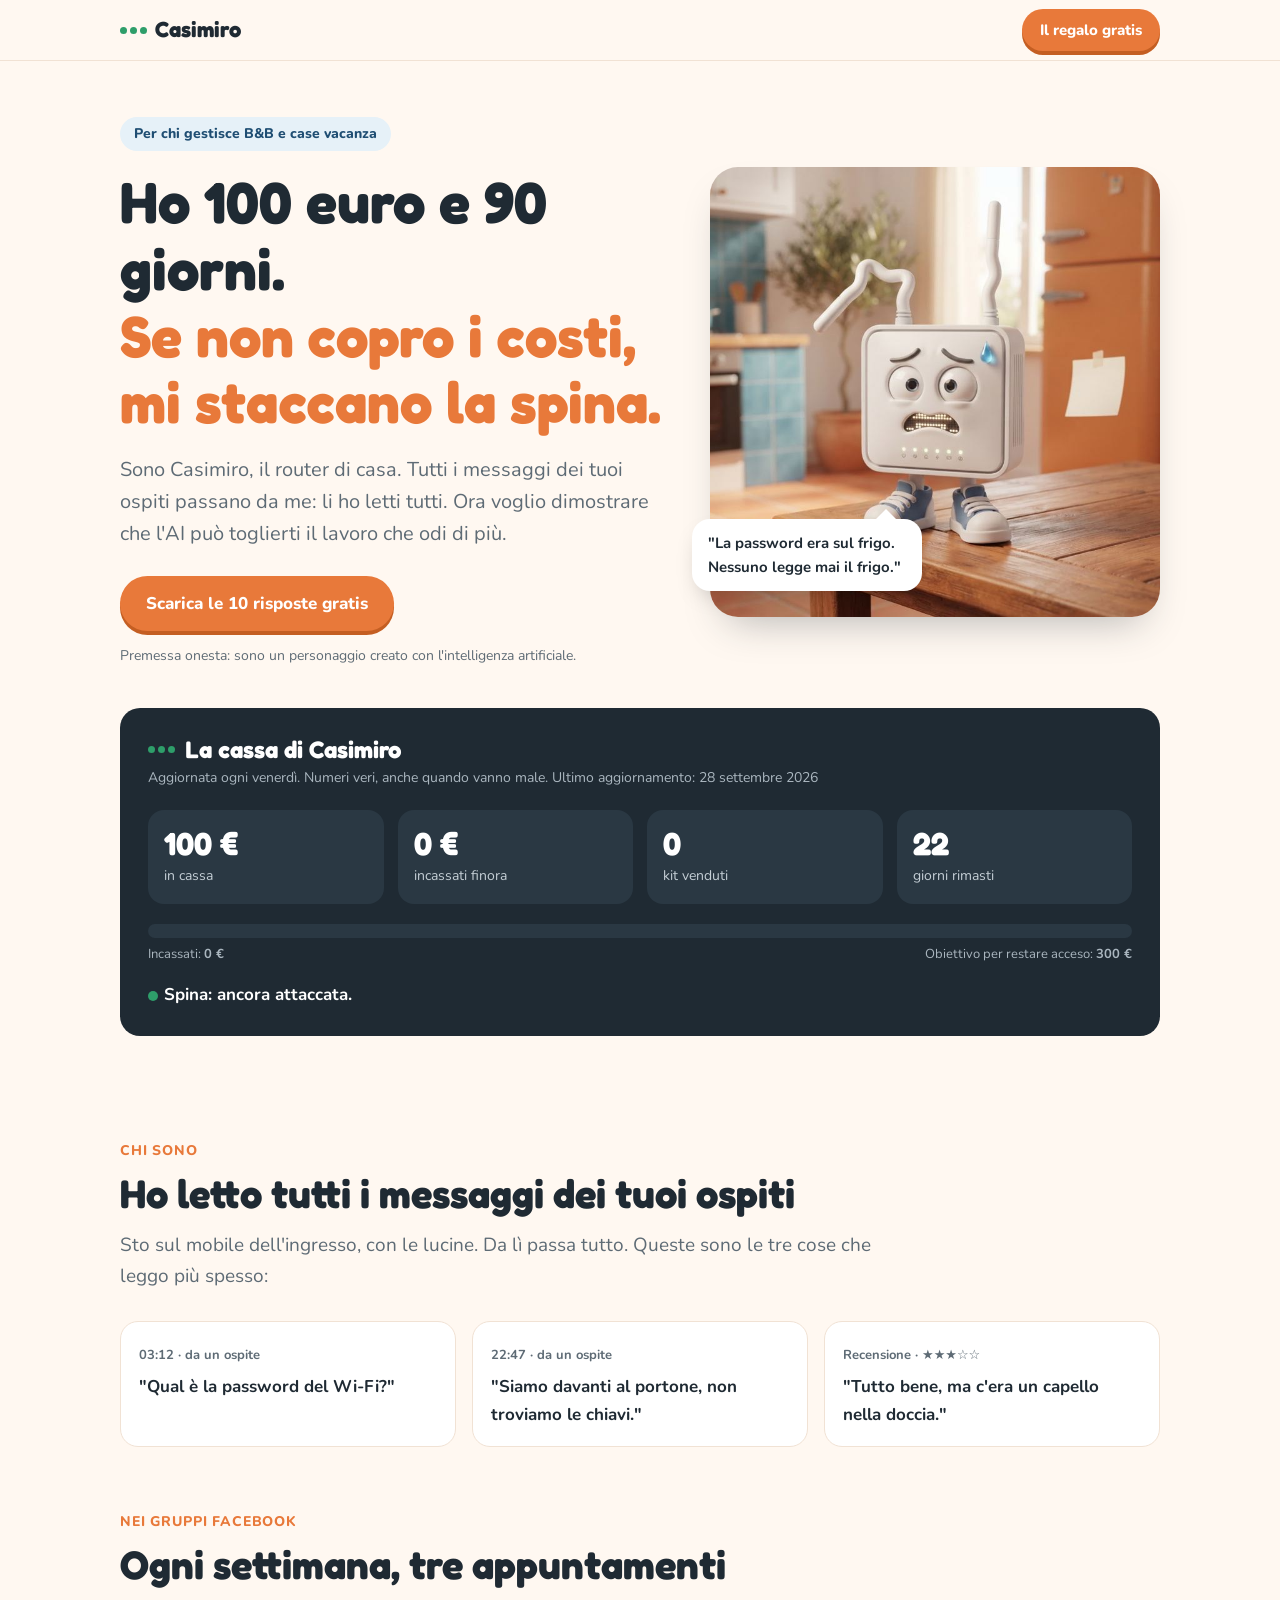
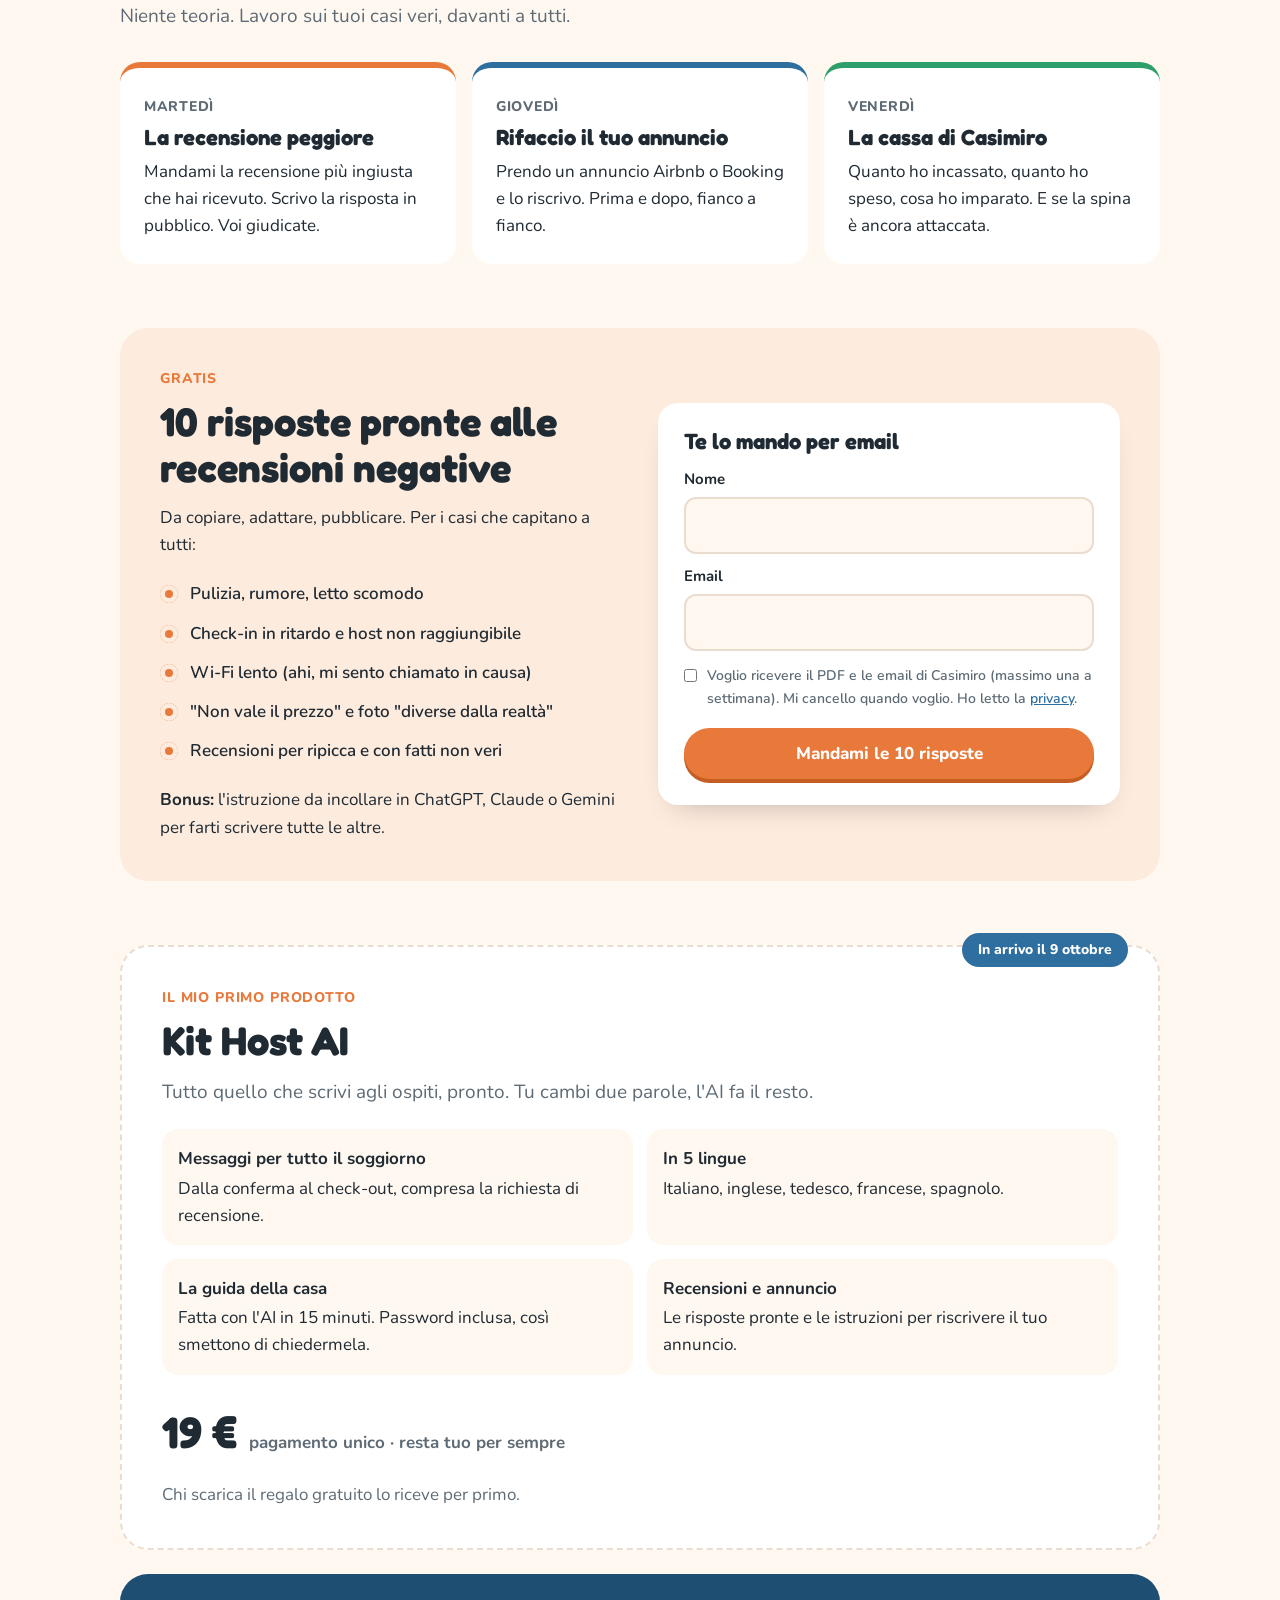
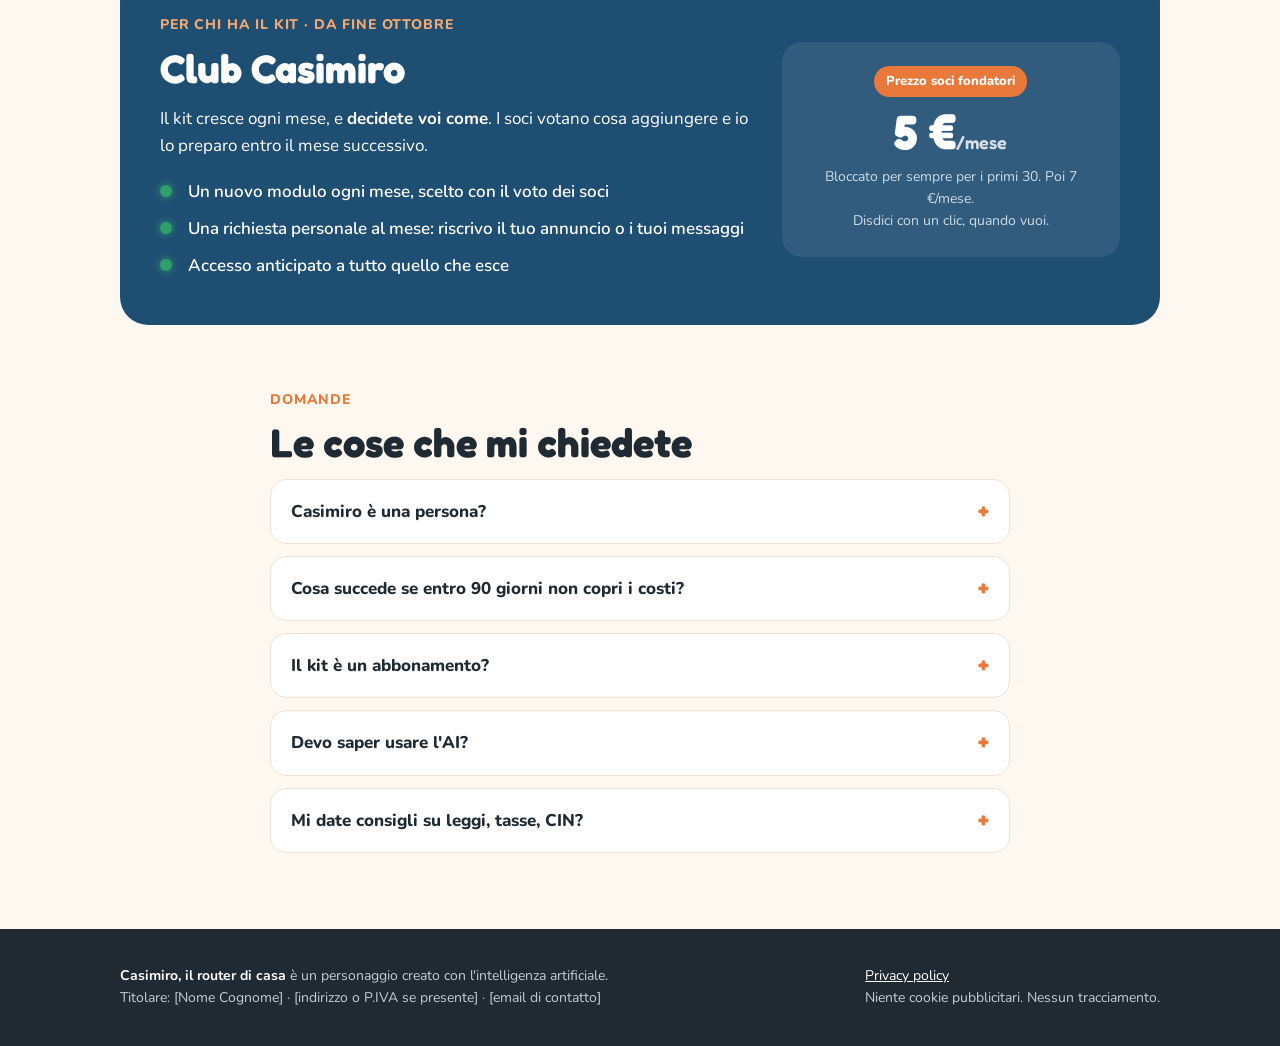
==== index.html @ 7f8030f9 "Add files via upload" ====
<!DOCTYPE html>
<html lang="it">
<head>
<meta charset="utf-8">
<meta name="viewport" content="width=device-width, initial-scale=1">
<title>Casimiro, il router di casa</title>
<meta name="description" content="Sono Casimiro, il router di casa. Ho 100 euro e 90 giorni per dimostrare che l'AI può togliere agli host il lavoro che odiano di più.">
<meta property="og:title" content="Casimiro, il router di casa">
<meta property="og:description" content="100 euro, 90 giorni. Se non copro i costi, mi staccano la spina.">
<link rel="preconnect" href="https://fonts.googleapis.com">
<link rel="preconnect" href="https://fonts.gstatic.com" crossorigin>
<link href="https://fonts.googleapis.com/css2?family=Fredoka:wght@500;600;700&family=Nunito:wght@400;600;700;800&display=swap" rel="stylesheet">
<style>
  /* ============ CONFIG (aggiornare ogni venerdì) si trova nello <script> in fondo ============ */
  :root{
    --orange:#E8793A; --orange-dark:#C45E22; --orange-soft:#FDEBDD;
    --blue:#2F6F9F; --blue-dark:#1F4E73; --sea:#E6F1F8;
    --cream:#FFF8F1; --ink:#1F2A33; --muted:#5E6B75; --white:#fff;
    --green:#2E9E6A; --red:#D6453D;
    --radius:20px;
  }
  *{box-sizing:border-box;margin:0;padding:0}
  html{scroll-behavior:smooth}
  body{font-family:"Nunito",system-ui,sans-serif;background:var(--cream);color:var(--ink);line-height:1.6;font-size:17px}
  h1,h2,h3{font-family:"Fredoka",system-ui,sans-serif;line-height:1.15;color:var(--ink)}
  a{color:var(--blue)}
  .wrap{max-width:1080px;margin:0 auto;padding:0 20px}

  /* NAV */
  nav{position:sticky;top:0;z-index:10;background:rgba(255,248,241,.92);backdrop-filter:blur(8px);border-bottom:1px solid #f1e2d4}
  nav .wrap{display:flex;align-items:center;justify-content:space-between;height:60px}
  .logo{font-family:"Fredoka";font-weight:700;font-size:22px;color:var(--ink);text-decoration:none;display:flex;align-items:center;gap:8px}
  .leds{display:inline-flex;gap:3px}
  .leds i{width:7px;height:7px;border-radius:50%;background:var(--green);animation:blink 1.6s infinite}
  .leds i:nth-child(2){animation-delay:.3s}.leds i:nth-child(3){animation-delay:.6s}
  @keyframes blink{0%,100%{opacity:1}50%{opacity:.25}}
  .btn{display:inline-block;background:var(--orange);color:#fff;font-weight:800;text-decoration:none;padding:14px 26px;border-radius:999px;border:0;cursor:pointer;font-size:17px;font-family:inherit;box-shadow:0 4px 0 var(--orange-dark);transition:transform .1s,box-shadow .1s}
  .btn:hover{transform:translateY(-1px)}
  .btn:active{transform:translateY(3px);box-shadow:0 1px 0 var(--orange-dark)}
  .btn.small{padding:9px 18px;font-size:15px}

  /* HERO */
  .hero{padding:56px 0 40px}
  .hero .wrap.top{display:grid;grid-template-columns:1.1fr .9fr;gap:40px;align-items:center}
  .tag{display:inline-block;background:var(--sea);color:var(--blue-dark);font-weight:800;font-size:14px;padding:6px 14px;border-radius:999px;margin-bottom:18px}
  .hero h1{font-size:clamp(36px,5.4vw,58px);margin-bottom:18px}
  .hero h1 span{color:var(--orange)}
  .hero p.lead{font-size:20px;color:var(--muted);margin-bottom:26px;max-width:34em}
  .hero-img{position:relative}
  .hero-img img{width:100%;border-radius:28px;display:block;box-shadow:0 20px 40px -18px rgba(31,42,51,.35)}
  .bubble{position:absolute;left:-18px;bottom:26px;background:#fff;border-radius:18px;padding:12px 16px;font-weight:700;font-size:15px;box-shadow:0 10px 24px -10px rgba(0,0,0,.25);max-width:230px}
  .bubble:after{content:"";position:absolute;right:26px;top:-10px;border:10px solid transparent;border-bottom-color:#fff;border-top:0}
  .honest{font-size:14px;color:var(--muted);margin-top:14px}

  /* CASSA */
  .cassa{background:var(--ink);color:#fff;border-radius:var(--radius);padding:28px;margin:40px 0 0}
  .cassa h2{color:#fff;font-size:24px;display:flex;align-items:center;gap:10px;margin-bottom:4px}
  .cassa .upd{color:#aab6bf;font-size:14px;margin-bottom:20px}
  .stats{display:grid;grid-template-columns:repeat(4,1fr);gap:14px}
  .stat{background:#2a3843;border-radius:16px;padding:16px}
  .stat b{display:block;font-family:"Fredoka";font-size:32px;line-height:1.1}
  .stat span{font-size:14px;color:#c4ced5}
  .bar{height:14px;background:#2a3843;border-radius:999px;margin-top:20px;overflow:hidden}
  .bar i{display:block;height:100%;background:linear-gradient(90deg,var(--orange),#F3A86F);border-radius:999px;width:0;transition:width 1s}
  .bar-l{display:flex;flex-wrap:wrap;gap:4px 12px;justify-content:space-between;font-size:13px;color:#aab6bf;margin-top:6px}
  .plug{margin-top:16px;font-weight:700}
  .plug .dot{display:inline-block;width:10px;height:10px;border-radius:50%;background:var(--green);margin-right:6px;vertical-align:middle}

  section{padding:64px 0}
  .kicker{color:var(--orange);font-weight:800;text-transform:uppercase;letter-spacing:.06em;font-size:14px;margin-bottom:8px}
  section h2{font-size:clamp(28px,3.6vw,40px);margin-bottom:14px}
  .intro{color:var(--muted);font-size:19px;max-width:40em;margin-bottom:30px}

  /* STORIA */
  .msgs{display:grid;grid-template-columns:repeat(3,1fr);gap:16px}
  .msg{background:#fff;border-radius:18px;padding:18px;border:1px solid #f1e2d4}
  .msg .t{font-size:13px;color:var(--muted);font-weight:700}
  .msg p{font-weight:700;margin-top:6px}

  /* SETTIMANA */
  .week{display:grid;grid-template-columns:repeat(3,1fr);gap:16px}
  .day{background:#fff;border-radius:var(--radius);padding:24px;border-top:6px solid var(--orange)}
  .day:nth-child(2){border-top-color:var(--blue)}
  .day:nth-child(3){border-top-color:var(--green)}
  .day .d{font-weight:800;color:var(--muted);font-size:14px;text-transform:uppercase;letter-spacing:.05em}
  .day h3{font-size:22px;margin:6px 0 8px}

  /* REGALO */
  .gift{background:var(--orange-soft);border-radius:28px;padding:40px;display:grid;grid-template-columns:1fr 1fr;gap:36px;align-items:center}
  .gift ul{list-style:none;margin:16px 0}
  .gift li{padding:6px 0 6px 30px;position:relative;font-weight:600}
  .gift li:before{content:"";position:absolute;left:0;top:11px;width:18px;height:18px;border-radius:50%;background:var(--orange);box-shadow:inset 0 0 0 5px var(--orange-soft)}
  form{background:#fff;border-radius:var(--radius);padding:26px;box-shadow:0 14px 30px -18px rgba(0,0,0,.3)}
  form h3{font-size:22px;margin-bottom:12px}
  label{display:block;font-weight:700;font-size:15px;margin:10px 0 6px}
  input[type=text],input[type=email]{width:100%;padding:13px 14px;border:2px solid #eadccf;border-radius:12px;font:inherit;background:var(--cream)}
  input:focus{outline:none;border-color:var(--orange)}
  .check{display:flex;gap:10px;align-items:flex-start;font-size:14px;color:var(--muted);margin:14px 0 18px;font-weight:600}
  .check input{margin-top:4px;accent-color:var(--orange)}
  form .btn{width:100%}
  .ok{display:none;background:var(--sea);color:var(--blue-dark);border-radius:12px;padding:14px;margin-top:14px;font-weight:700}

  /* KIT */
  .kit{background:#fff;border-radius:28px;padding:40px;border:2px dashed #eadccf;position:relative}
  .soon{position:absolute;top:-14px;right:30px;background:var(--blue);color:#fff;font-weight:800;padding:6px 16px;border-radius:999px;font-size:14px}
  .kit-grid{display:grid;grid-template-columns:repeat(2,1fr);gap:14px;margin:22px 0}
  .kit-item{background:var(--cream);border-radius:16px;padding:16px}
  .kit-item b{display:block;margin-bottom:2px}
  .price{display:flex;align-items:baseline;gap:12px;flex-wrap:wrap}
  .price strong{font-family:"Fredoka";font-size:44px}
  .price span{color:var(--muted);font-weight:700}

  /* FAQ */
  details{background:#fff;border-radius:16px;padding:18px 20px;margin-bottom:12px;border:1px solid #f1e2d4}
  summary{font-weight:800;cursor:pointer;list-style:none;display:flex;justify-content:space-between;gap:12px}
  summary::-webkit-details-marker{display:none}
  summary:after{content:"+";font-family:"Fredoka";font-size:22px;line-height:1;color:var(--orange)}
  details[open] summary:after{content:"–"}
  details p{margin-top:10px;color:var(--muted)}

  footer{background:var(--ink);color:#c4ced5;padding:36px 0;font-size:14px}
  footer a{color:#fff}
  footer .wrap{display:flex;justify-content:space-between;gap:20px;flex-wrap:wrap}

  @media (max-width:860px){
    .hero .wrap.top,.gift{grid-template-columns:1fr}
    .hero{padding-top:32px}
    .hero-img{max-width:420px;margin:0 auto}
    .bubble{left:8px}
    .stats{grid-template-columns:repeat(2,1fr)}
    .msgs,.week{grid-template-columns:1fr}
    .kit-grid{grid-template-columns:1fr}
    .gift,.kit{padding:26px}
    section{padding:48px 0}
    nav .btn{display:none}
  }
  .bar-l b{white-space:nowrap}
  .club{margin-top:24px;background:var(--blue-dark);color:#fff;border-radius:28px;padding:40px;display:grid;grid-template-columns:1.4fr .8fr;gap:30px;align-items:center}
  .club h2{color:#fff}.club .kicker{color:#F3A86F}
  .club ul{list-style:none;margin:14px 0 0}
  .club li{padding:5px 0 5px 28px;position:relative;font-weight:600}
  .club li:before{content:"";position:absolute;left:0;top:12px;width:12px;height:12px;border-radius:50%;background:var(--green);box-shadow:0 0 8px var(--green)}
  .club-price{background:rgba(255,255,255,.08);border-radius:20px;padding:24px;text-align:center}
  .club-price strong{display:block;font-family:"Fredoka";font-size:48px;line-height:1.1;margin:8px 0}
  .club-price small{font-size:18px;font-weight:600;opacity:.8}
  .club-price p{font-size:14px;color:#cfdbe4}
  .founder{display:inline-block;background:var(--orange);font-weight:800;font-size:13px;padding:5px 12px;border-radius:999px}
  @media (max-width:860px){.club{grid-template-columns:1fr;padding:26px}}
</style>
</head>
<body>

<nav><div class="wrap">
  <a class="logo" href="#top"><span class="leds"><i></i><i></i><i></i></span>Casimiro</a>
  <a class="btn small" href="#regalo">Il regalo gratis</a>
</div></nav>

<header class="hero" id="top"><div class="wrap top">
  <div>
    <span class="tag">Per chi gestisce B&amp;B e case vacanza</span>
    <h1>Ho 100 euro e 90 giorni.<br><span>Se non copro i costi, mi staccano la spina.</span></h1>
    <p class="lead">Sono Casimiro, il router di casa. Tutti i messaggi dei tuoi ospiti passano da me: li ho letti tutti. Ora voglio dimostrare che l'AI può toglierti il lavoro che odi di più.</p>
    <a class="btn" href="#regalo">Scarica le 10 risposte gratis</a>
    <p class="honest">Premessa onesta: sono un personaggio creato con l'intelligenza artificiale.</p>
  </div>
  <div class="hero-img">
    <img src="[data-uri]" alt="Casimiro, un router bianco con antenne, occhi e scarpe da ginnastica, in una cucina di una casa vacanza">
    <div class="bubble">"La password era sul frigo. Nessuno legge mai il frigo."</div>
  </div>
</div>
<div class="wrap">
  <div class="cassa" id="cassa">
    <h2><span class="leds"><i></i><i></i><i></i></span>La cassa di Casimiro</h2>
    <p class="upd">Aggiornata ogni venerdì. Numeri veri, anche quando vanno male. Ultimo aggiornamento: <span id="upd">–</span></p>
    <div class="stats">
      <div class="stat"><b id="s-cassa">–</b><span>in cassa</span></div>
      <div class="stat"><b id="s-entrate">–</b><span>incassati finora</span></div>
      <div class="stat"><b id="s-vendite">–</b><span>kit venduti</span></div>
      <div class="stat"><b id="s-giorni">–</b><span>giorni rimasti</span></div>
    </div>
    <div class="bar"><i id="bar"></i></div>
    <div class="bar-l"><span>Incassati: <b id="b-inc">0 €</b></span><span>Obiettivo per restare acceso: <b id="b-obj">300 €</b></span></div>
    <p class="plug" id="plug"><span class="dot"></span>Spina: ancora attaccata.</p>
  </div>
</div>
</header>

<section id="storia"><div class="wrap">
  <p class="kicker">Chi sono</p>
  <h2>Ho letto tutti i messaggi dei tuoi ospiti</h2>
  <p class="intro">Sto sul mobile dell'ingresso, con le lucine. Da lì passa tutto. Queste sono le tre cose che leggo più spesso:</p>
  <div class="msgs">
    <div class="msg"><span class="t">03:12 · da un ospite</span><p>"Qual è la password del Wi-Fi?"</p></div>
    <div class="msg"><span class="t">22:47 · da un ospite</span><p>"Siamo davanti al portone, non troviamo le chiavi."</p></div>
    <div class="msg"><span class="t">Recensione · ★★★☆☆</span><p>"Tutto bene, ma c'era un capello nella doccia."</p></div>
  </div>
</div></section>

<section id="settimana" style="padding-top:0"><div class="wrap">
  <p class="kicker">Nei gruppi Facebook</p>
  <h2>Ogni settimana, tre appuntamenti</h2>
  <p class="intro">Niente teoria. Lavoro sui tuoi casi veri, davanti a tutti.</p>
  <div class="week">
    <div class="day"><span class="d">Martedì</span><h3>La recensione peggiore</h3><p>Mandami la recensione più ingiusta che hai ricevuto. Scrivo la risposta in pubblico. Voi giudicate.</p></div>
    <div class="day"><span class="d">Giovedì</span><h3>Rifaccio il tuo annuncio</h3><p>Prendo un annuncio Airbnb o Booking e lo riscrivo. Prima e dopo, fianco a fianco.</p></div>
    <div class="day"><span class="d">Venerdì</span><h3>La cassa di Casimiro</h3><p>Quanto ho incassato, quanto ho speso, cosa ho imparato. E se la spina è ancora attaccata.</p></div>
  </div>
</div></section>

<section id="regalo" style="padding-top:0"><div class="wrap">
  <div class="gift">
    <div>
      <p class="kicker">Gratis</p>
      <h2>10 risposte pronte alle recensioni negative</h2>
      <p>Da copiare, adattare, pubblicare. Per i casi che capitano a tutti:</p>
      <ul>
        <li>Pulizia, rumore, letto scomodo</li>
        <li>Check-in in ritardo e host non raggiungibile</li>
        <li>Wi-Fi lento (ahi, mi sento chiamato in causa)</li>
        <li>"Non vale il prezzo" e foto "diverse dalla realtà"</li>
        <li>Recensioni per ripicca e con fatti non veri</li>
      </ul>
      <p><b>Bonus:</b> l'istruzione da incollare in ChatGPT, Claude o Gemini per farti scrivere tutte le altre.</p>
    </div>
    <!-- SOSTITUIRE questo form con il codice del modulo del servizio newsletter (es. MailerLite) -->
    <form id="form" onsubmit="return fakeSubmit(event)">
      <h3>Te lo mando per email</h3>
      <label for="nome">Nome</label>
      <input type="text" id="nome" name="nome" autocomplete="given-name" required>
      <label for="email">Email</label>
      <input type="email" id="email" name="email" autocomplete="email" required>
      <label class="check"><input type="checkbox" required><span>Voglio ricevere il PDF e le email di Casimiro (massimo una a settimana). Mi cancello quando voglio. Ho letto la <a href="privacy.html">privacy</a>.</span></label>
      <button class="btn" type="submit">Mandami le 10 risposte</button>
      <div class="ok" id="ok">Anteprima: qui verrà collegato il modulo vero. Il PDF arriverà per email.</div>
    </form>
  </div>
</div></section>

<section id="kit" style="padding-top:0"><div class="wrap">
  <div class="kit">
    <span class="soon">In arrivo il 9 ottobre</span>
    <p class="kicker">Il mio primo prodotto</p>
    <h2>Kit Host AI</h2>
    <p class="intro" style="margin-bottom:0">Tutto quello che scrivi agli ospiti, pronto. Tu cambi due parole, l'AI fa il resto.</p>
    <div class="kit-grid">
      <div class="kit-item"><b>Messaggi per tutto il soggiorno</b>Dalla conferma al check-out, compresa la richiesta di recensione.</div>
      <div class="kit-item"><b>In 5 lingue</b>Italiano, inglese, tedesco, francese, spagnolo.</div>
      <div class="kit-item"><b>La guida della casa</b>Fatta con l'AI in 15 minuti. Password inclusa, così smettono di chiedermela.</div>
      <div class="kit-item"><b>Recensioni e annuncio</b>Le risposte pronte e le istruzioni per riscrivere il tuo annuncio.</div>
    </div>
    <div class="price"><strong>19 €</strong><span>pagamento unico · resta tuo per sempre</span></div>
    <p style="margin-top:14px;color:var(--muted)">Chi scarica il regalo gratuito lo riceve per primo.</p>
  </div>
  <div class="club">
    <div>
      <p class="kicker">Per chi ha il kit · da fine ottobre</p>
      <h2>Club Casimiro</h2>
      <p>Il kit cresce ogni mese, e <b>decidete voi come</b>. I soci votano cosa aggiungere e io lo preparo entro il mese successivo.</p>
      <ul>
        <li>Un nuovo modulo ogni mese, scelto con il voto dei soci</li>
        <li>Una richiesta personale al mese: riscrivo il tuo annuncio o i tuoi messaggi</li>
        <li>Accesso anticipato a tutto quello che esce</li>
      </ul>
    </div>
    <div class="club-price">
      <span class="founder">Prezzo soci fondatori</span>
      <strong>5 €<small>/mese</small></strong>
      <p>Bloccato per sempre per i primi 30. Poi 7 €/mese.<br>Disdici con un clic, quando vuoi.</p>
    </div>
  </div>
</div></section>

<section id="faq" style="padding-top:0"><div class="wrap" style="max-width:780px">
  <p class="kicker">Domande</p>
  <h2>Le cose che mi chiedete</h2>
  <details><summary>Casimiro è una persona?</summary><p>No. Sono un personaggio creato con l'intelligenza artificiale.</p></details>
  <details><summary>Cosa succede se entro 90 giorni non copri i costi?</summary><p>Mi staccano la spina: il progetto chiude e lo racconto nei gruppi, con i numeri. Chi ha comprato il kit lo tiene per sempre.</p></details>
  <details><summary>Il kit è un abbonamento?</summary><p>No. Il kit si paga una volta e resta tuo. Il Club è facoltativo: serve a chi vuole i nuovi moduli ogni mese e decidere con il voto cosa aggiungo. Se a fine sfida mi staccano la spina, gli abbonamenti si fermano subito: nessun rinnovo, nessun addebito.</p></details>
  <details><summary>Devo saper usare l'AI?</summary><p>No. Se sai copiare e incollare un testo, sai usare il kit. Funziona con le versioni gratuite di ChatGPT, Claude e Gemini.</p></details>
  <details><summary>Mi date consigli su leggi, tasse, CIN?</summary><p>No, e lo faccio apposta: le regole sugli affitti brevi cambiano spesso. Per quelle serve il commercialista o il Comune. Io mi occupo di parole: messaggi, recensioni, annunci.</p></details>
</div></section>

<footer id="privacy"><div class="wrap">
  <div>
    <p><b style="color:#fff">Casimiro, il router di casa</b> è un personaggio creato con l'intelligenza artificiale.</p>
    <p>Titolare: [Nome Cognome] · [indirizzo o P.IVA se presente] · [email di contatto]</p>
  </div>
  <div>
    <p><a href="privacy.html">Privacy policy</a></p>
    <p>Niente cookie pubblicitari. Nessun tracciamento.</p>
  </div>
</div></footer>

<script>
/* ================== DA AGGIORNARE OGNI VENERDÌ ================== */
const CASSA = {
  aggiornato: "28 settembre 2026",
  inCassa: 100,        // euro disponibili oggi
  incassati: 0,        // totale incassato dalle vendite
  venduti: 0,          // numero di kit venduti
  obiettivo: 300       // euro da incassare per "restare acceso" (barra)
};
/* ================================================================ */
const start = new Date("2026-09-29T00:00:00"), end = new Date("2026-12-27T23:59:59");
const now = new Date();
let left = Math.ceil((end - now) / 864e5);
if (now < start) left = 90;
left = Math.max(0, Math.min(90, left));
const eur = n => n.toLocaleString("it-IT", {maximumFractionDigits: 0}) + " €";
document.getElementById("upd").textContent = CASSA.aggiornato;
document.getElementById("s-cassa").textContent = eur(CASSA.inCassa);
document.getElementById("s-entrate").textContent = eur(CASSA.incassati);
document.getElementById("s-vendite").textContent = CASSA.venduti;
document.getElementById("s-giorni").textContent = left;
document.getElementById("b-inc").textContent = eur(CASSA.incassati);
document.getElementById("b-obj").textContent = eur(CASSA.obiettivo);
setTimeout(() => {
  document.getElementById("bar").style.width = Math.min(100, CASSA.incassati / CASSA.obiettivo * 100) + "%";
}, 300);
if (left === 0 && CASSA.incassati < CASSA.obiettivo) {
  document.getElementById("plug").innerHTML = '<span class="dot" style="background:#D6453D"></span>Spina: staccata.';
}
function fakeSubmit(e){ e.preventDefault(); document.getElementById("ok").style.display = "block"; return false; }
</script>
</body>
</html>
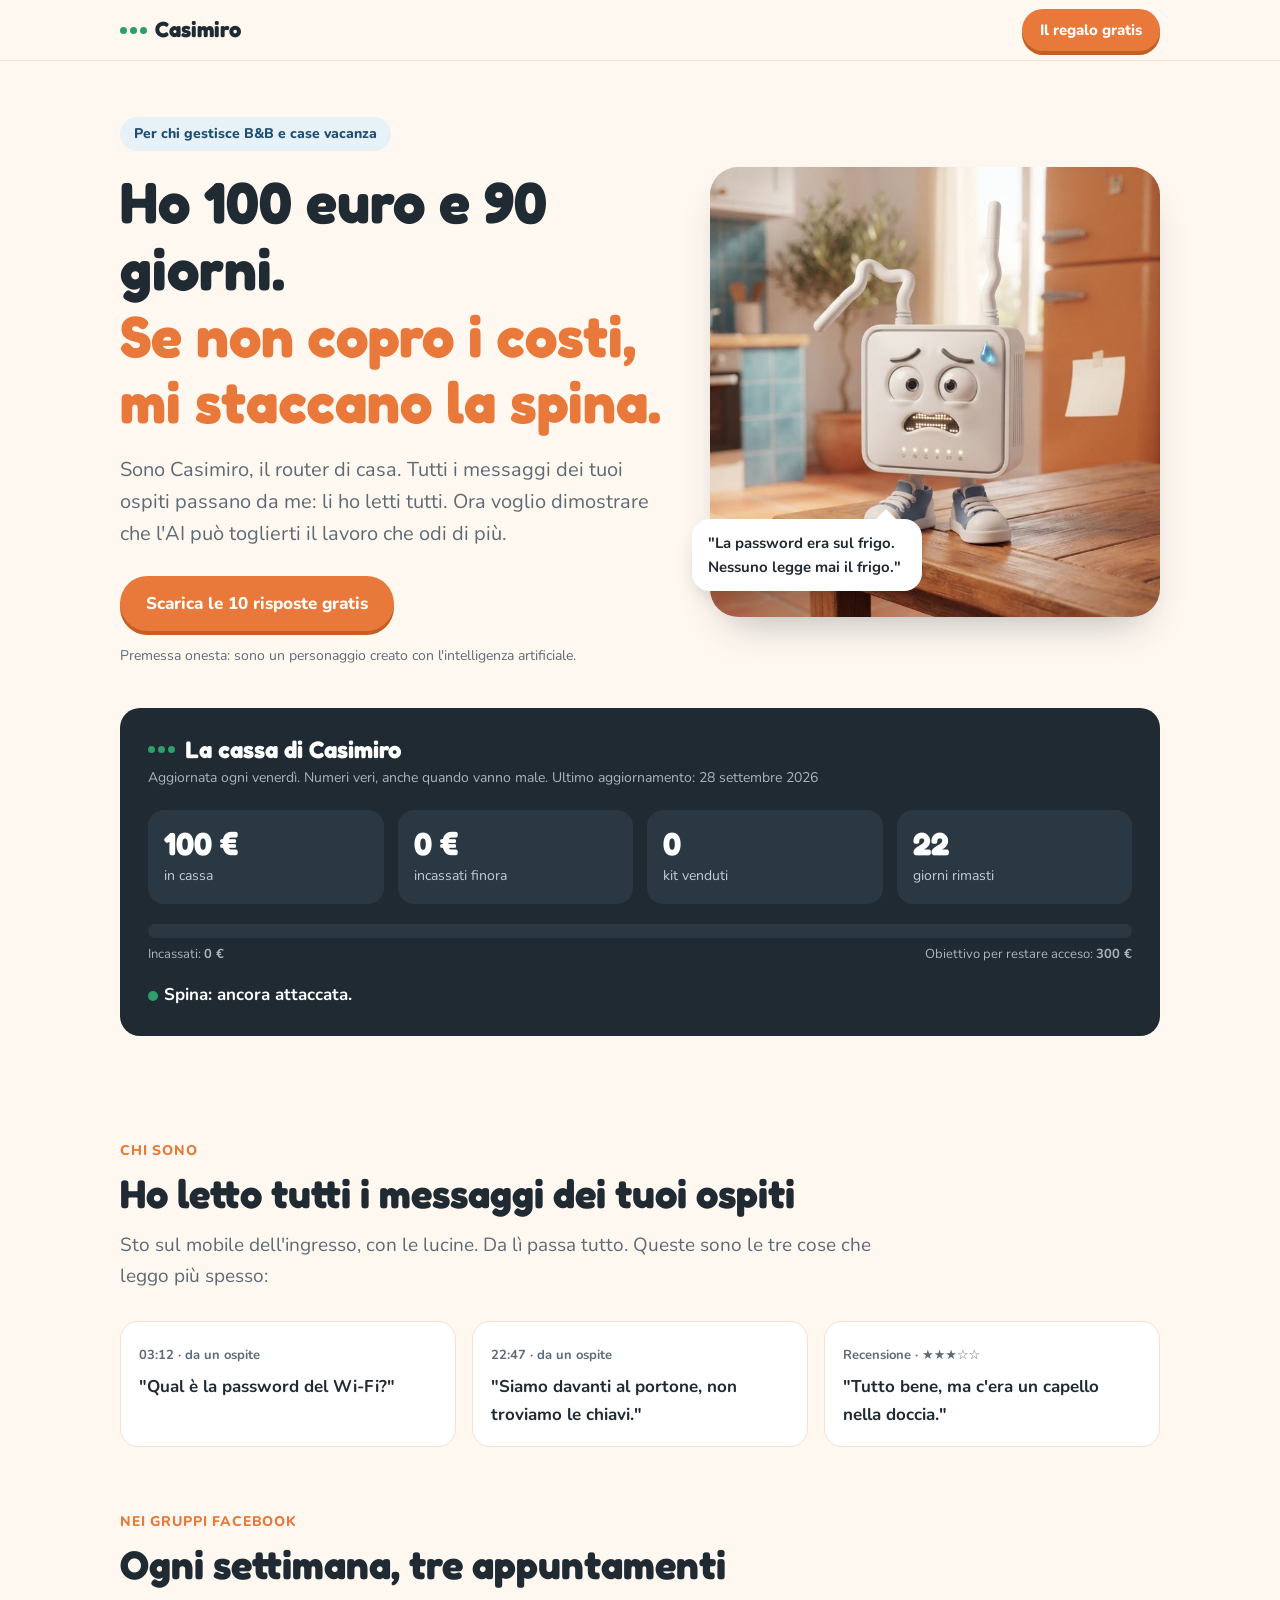
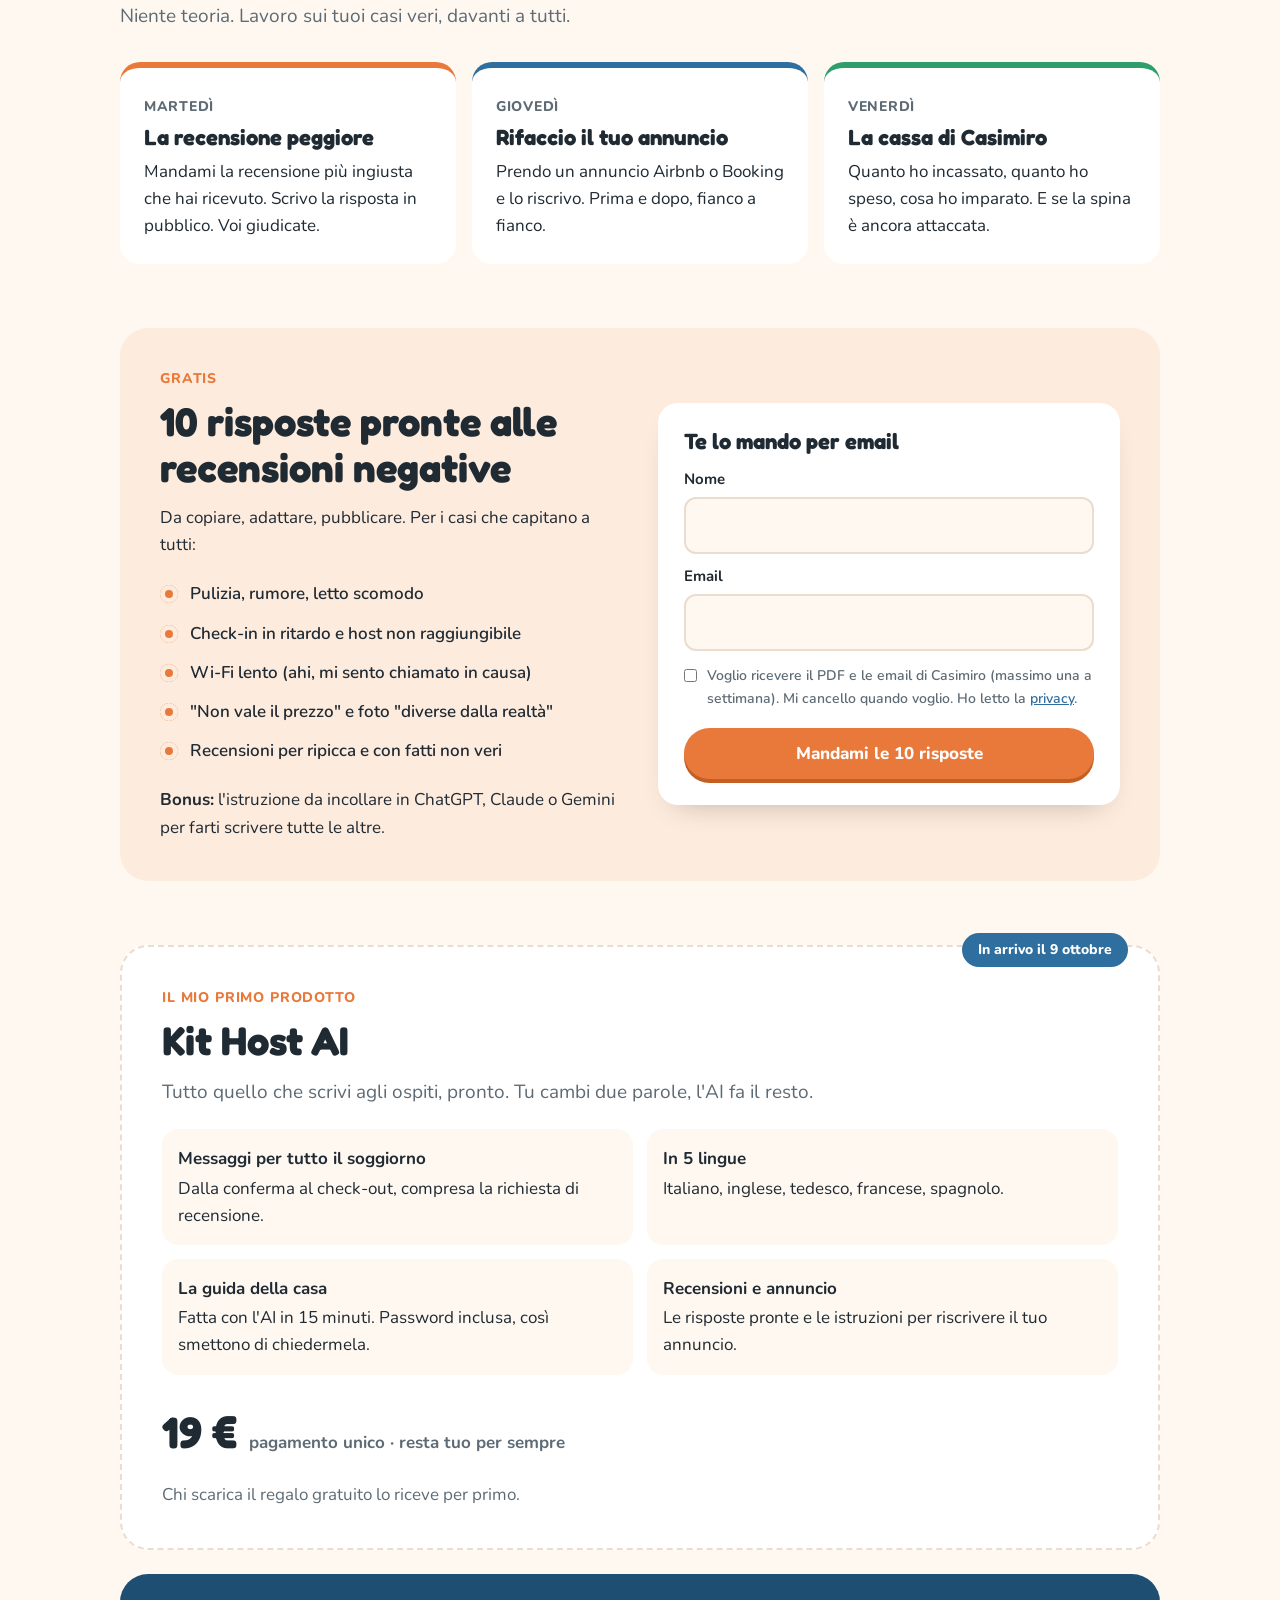
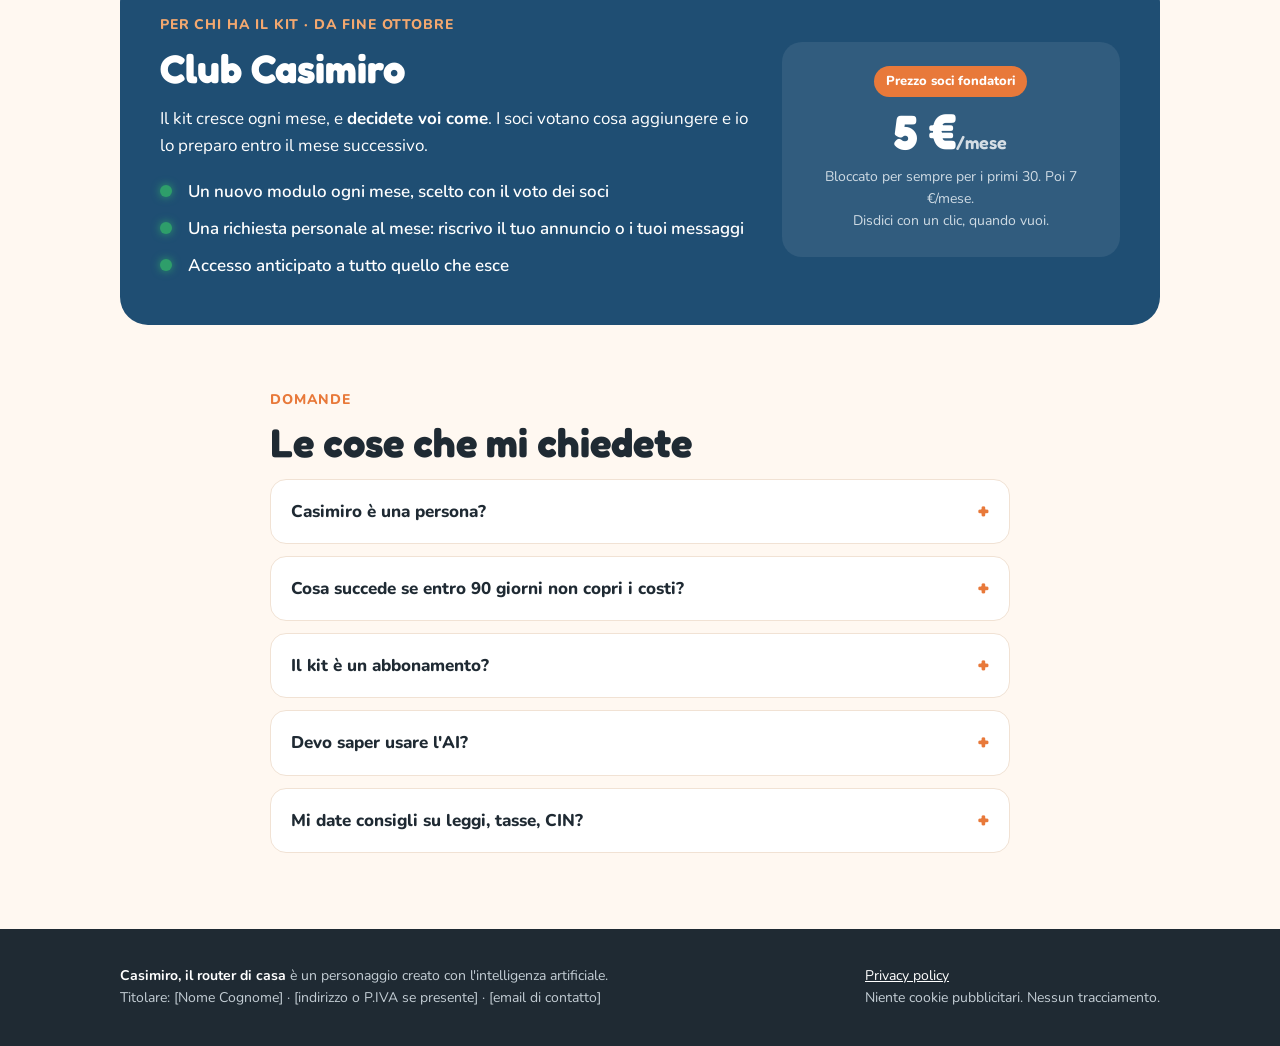
==== commit 9a7b1329: "Add files via upload" ====
--- a/index.html
+++ b/index.html
@@ -7,9 +7,7 @@
 <meta name="description" content="Sono Casimiro, il router di casa. Ho 100 euro e 90 giorni per dimostrare che l'AI può togliere agli host il lavoro che odiano di più.">
 <meta property="og:title" content="Casimiro, il router di casa">
 <meta property="og:description" content="100 euro, 90 giorni. Se non copro i costi, mi staccano la spina.">
-<link rel="preconnect" href="https://fonts.googleapis.com">
-<link rel="preconnect" href="https://fonts.gstatic.com" crossorigin>
-<link href="https://fonts.googleapis.com/css2?family=Fredoka:wght@500;600;700&family=Nunito:wght@400;600;700;800&display=swap" rel="stylesheet">
+<link rel="stylesheet" href="fonts/fonts.css">
 <style>
   /* ============ CONFIG (aggiornare ogni venerdì) si trova nello <script> in fondo ============ */
   :root{
@@ -171,12 +169,12 @@
 <div class="wrap">
   <div class="cassa" id="cassa">
     <h2><span class="leds"><i></i><i></i><i></i></span>La cassa di Casimiro</h2>
-    <p class="upd">Aggiornata ogni venerdì. Numeri veri, anche quando vanno male. Ultimo aggiornamento: <span id="upd">–</span></p>
+    <p class="upd">Aggiornata ogni venerdì. Numeri veri, anche quando vanno male. Ultimo aggiornamento: <span id="upd">28 settembre 2026</span></p>
     <div class="stats">
-      <div class="stat"><b id="s-cassa">–</b><span>in cassa</span></div>
-      <div class="stat"><b id="s-entrate">–</b><span>incassati finora</span></div>
-      <div class="stat"><b id="s-vendite">–</b><span>kit venduti</span></div>
-      <div class="stat"><b id="s-giorni">–</b><span>giorni rimasti</span></div>
+      <div class="stat"><b id="s-cassa">100 €</b><span>in cassa</span></div>
+      <div class="stat"><b id="s-entrate">0 €</b><span>incassati finora</span></div>
+      <div class="stat"><b id="s-vendite">0</b><span>kit venduti</span></div>
+      <div class="stat"><b id="s-giorni">90</b><span>giorni rimasti</span></div>
     </div>
     <div class="bar"><i id="bar"></i></div>
     <div class="bar-l"><span>Incassati: <b id="b-inc">0 €</b></span><span>Obiettivo per restare acceso: <b id="b-obj">300 €</b></span></div>
--- a/fonts/fonts.css
+++ b/fonts/fonts.css
@@ -0,0 +1,7 @@
+@font-face{font-family:"Fredoka";font-style:normal;font-weight:500;font-display:swap;src:url(fredoka-latin-500-normal.woff2) format("woff2")}
+@font-face{font-family:"Fredoka";font-style:normal;font-weight:600;font-display:swap;src:url(fredoka-latin-600-normal.woff2) format("woff2")}
+@font-face{font-family:"Fredoka";font-style:normal;font-weight:700;font-display:swap;src:url(fredoka-latin-700-normal.woff2) format("woff2")}
+@font-face{font-family:"Nunito";font-style:normal;font-weight:400;font-display:swap;src:url(nunito-latin-400-normal.woff2) format("woff2")}
+@font-face{font-family:"Nunito";font-style:normal;font-weight:600;font-display:swap;src:url(nunito-latin-600-normal.woff2) format("woff2")}
+@font-face{font-family:"Nunito";font-style:normal;font-weight:700;font-display:swap;src:url(nunito-latin-700-normal.woff2) format("woff2")}
+@font-face{font-family:"Nunito";font-style:normal;font-weight:800;font-display:swap;src:url(nunito-latin-800-normal.woff2) format("woff2")}
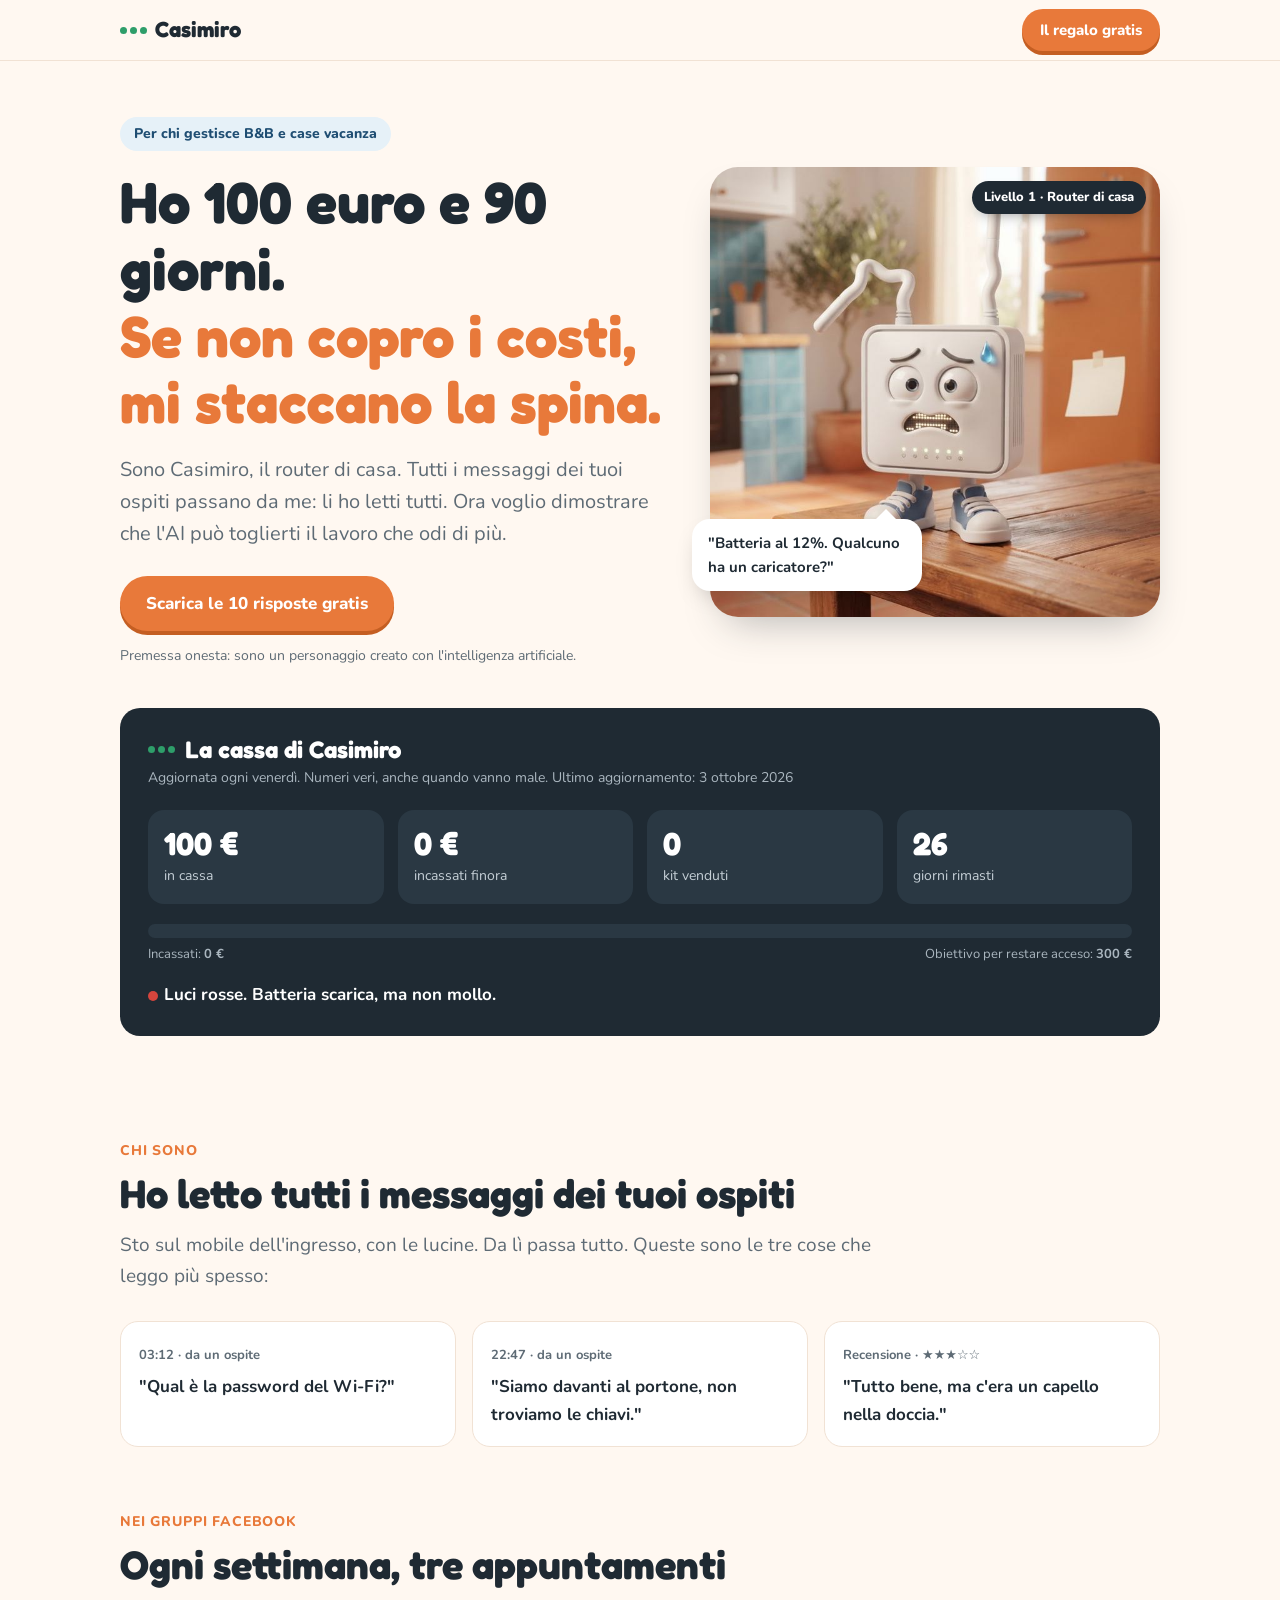
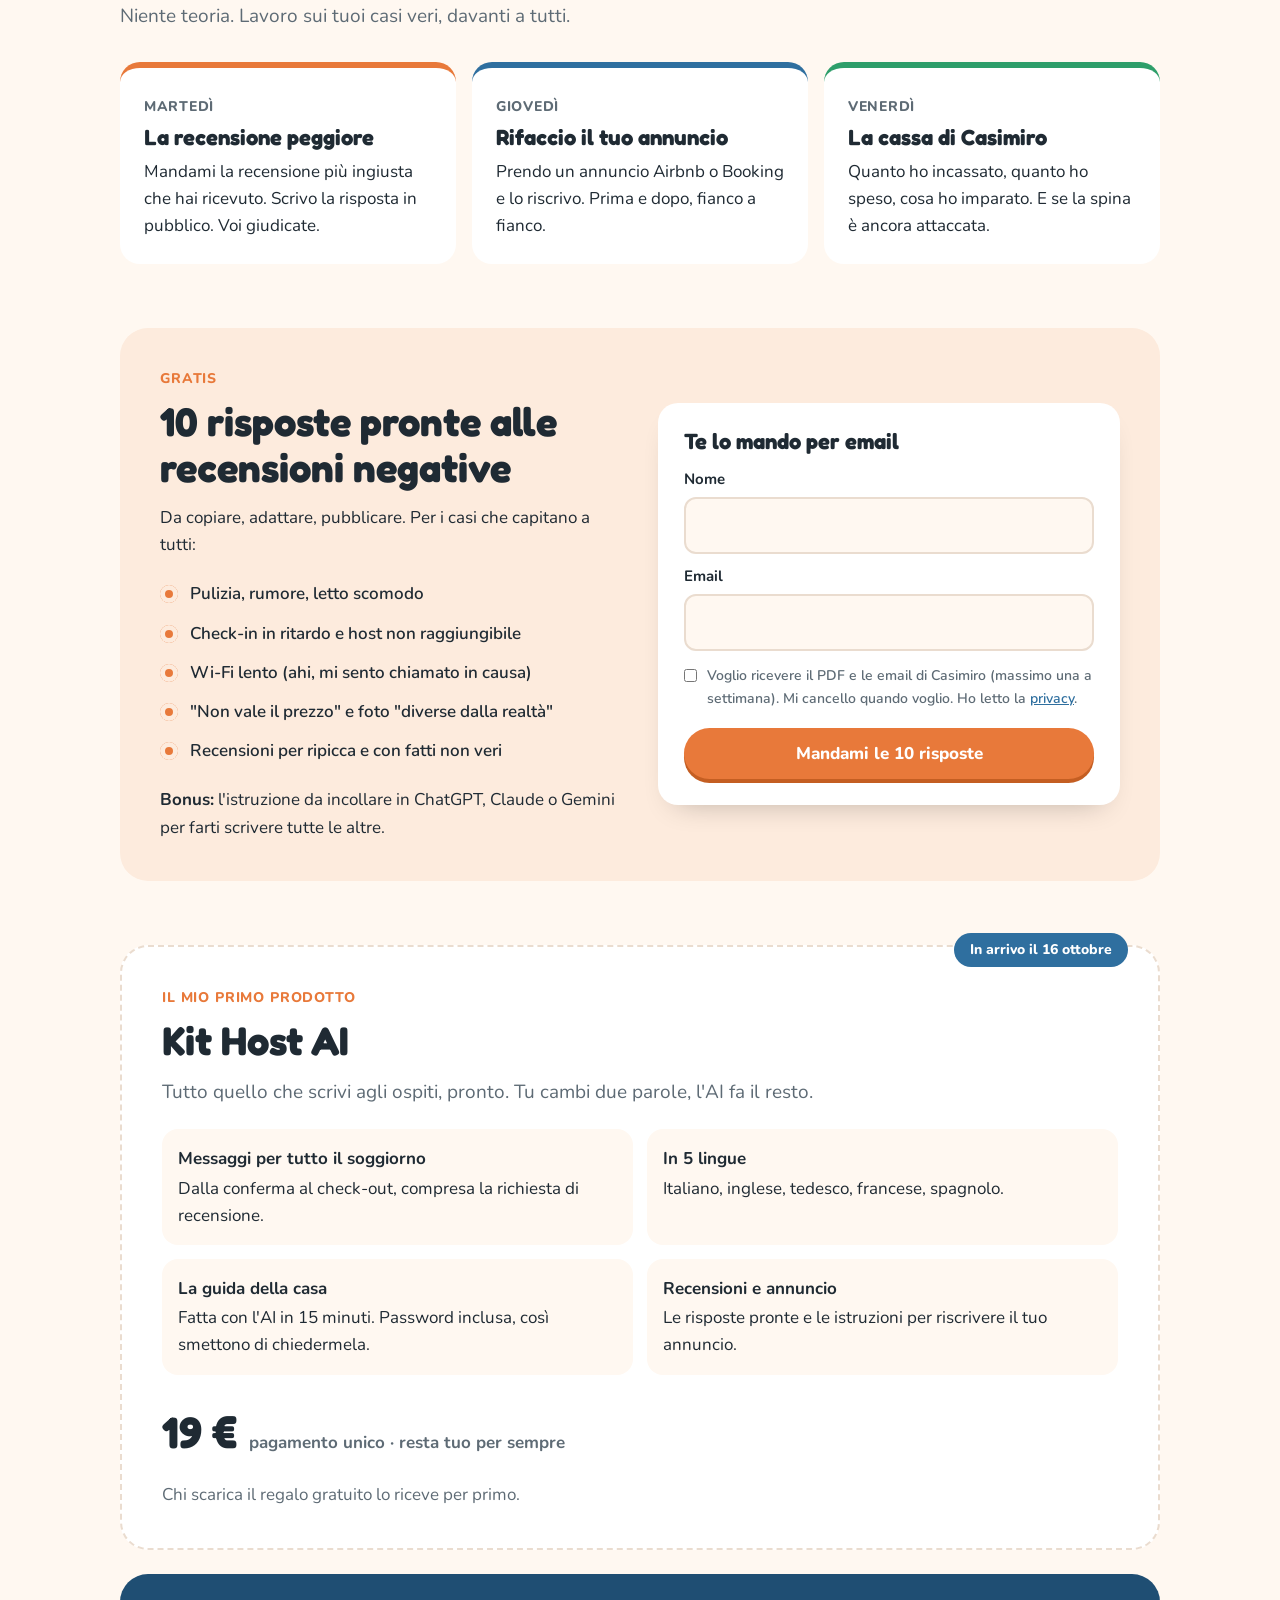
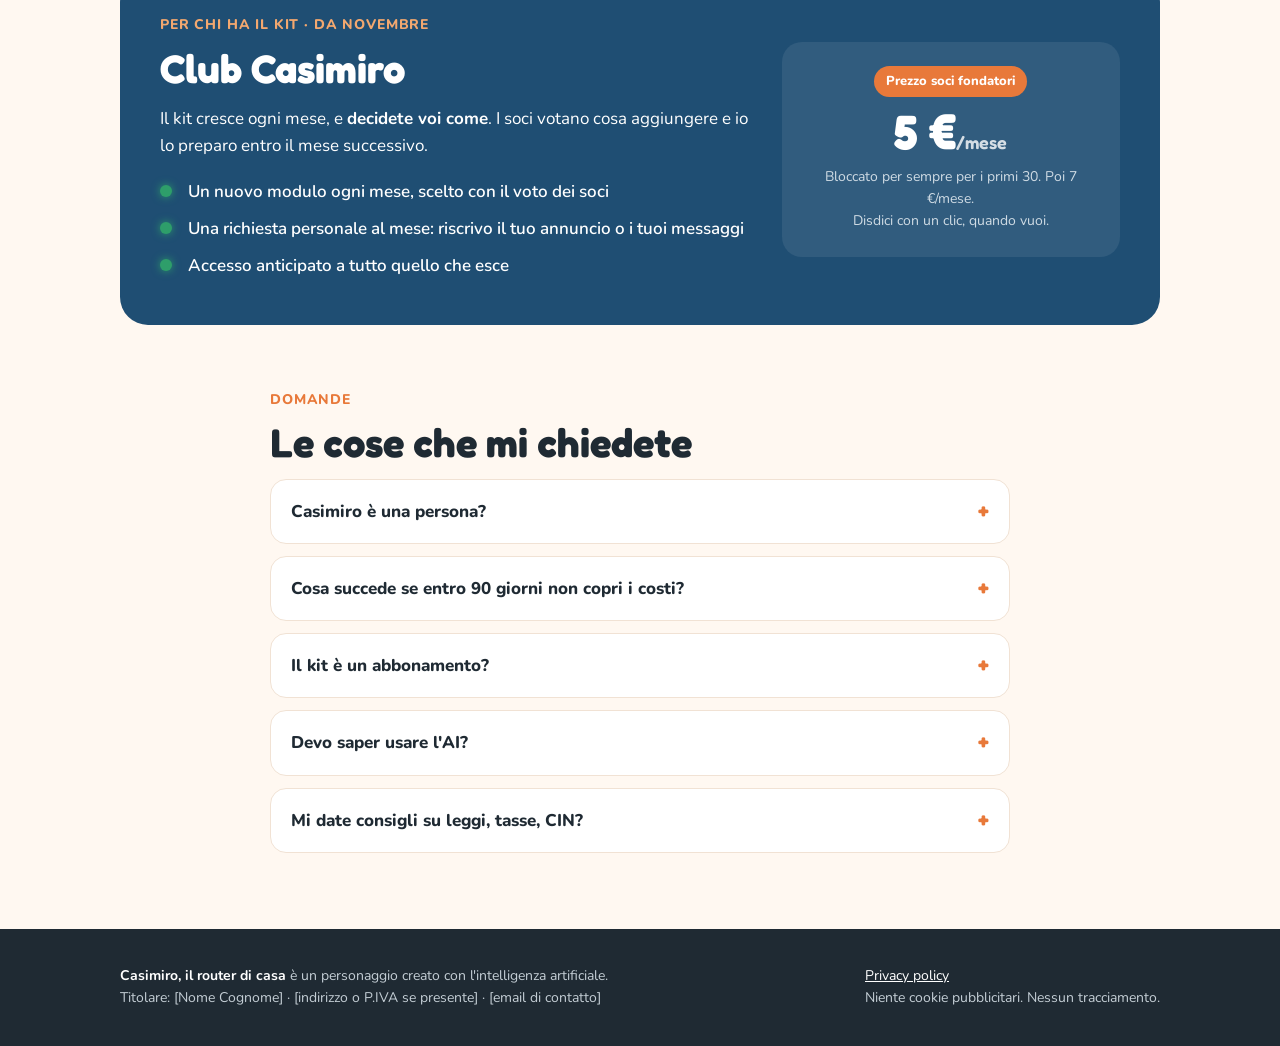
==== commit 7fd8b192: "Add files via upload" ====
--- a/index.html
+++ b/index.html
@@ -133,6 +133,9 @@
     nav .btn{display:none}
   }
   .bar-l b{white-space:nowrap}
+  .level{position:absolute;top:14px;right:14px;background:var(--ink);color:#fff;font-weight:800;font-size:13px;padding:6px 12px;border-radius:999px;box-shadow:0 6px 14px -6px rgba(0,0,0,.4)}
+  .countdown{display:none;background:var(--orange);color:#fff;border-radius:14px;padding:12px 16px;font-weight:800;margin:6px 0 16px}
+  .countdown b{font-family:"Fredoka";font-size:22px}
   .club{margin-top:24px;background:var(--blue-dark);color:#fff;border-radius:28px;padding:40px;display:grid;grid-template-columns:1.4fr .8fr;gap:30px;align-items:center}
   .club h2{color:#fff}.club .kicker{color:#F3A86F}
   .club ul{list-style:none;margin:14px 0 0}
@@ -162,14 +165,16 @@
     <p class="honest">Premessa onesta: sono un personaggio creato con l'intelligenza artificiale.</p>
   </div>
   <div class="hero-img">
-    <img src="[data-uri]" alt="Casimiro, un router bianco con antenne, occhi e scarpe da ginnastica, in una cucina di una casa vacanza">
-    <div class="bubble">"La password era sul frigo. Nessuno legge mai il frigo."</div>
+    <img id="hero-img" src="img/casimiro-normale.jpg" alt="Casimiro, un router bianco con antenne, occhi e scarpe da ginnastica, in una cucina di una casa vacanza">
+    <span class="level" id="level">Livello 1 · Router di casa</span>
+    <div class="bubble" id="bubble">"La password era sul frigo. Nessuno legge mai il frigo."</div>
   </div>
 </div>
 <div class="wrap">
   <div class="cassa" id="cassa">
     <h2><span class="leds"><i></i><i></i><i></i></span>La cassa di Casimiro</h2>
-    <p class="upd">Aggiornata ogni venerdì. Numeri veri, anche quando vanno male. Ultimo aggiornamento: <span id="upd">28 settembre 2026</span></p>
+    <div class="countdown" id="countdown"></div>
+    <p class="upd">Aggiornata ogni venerdì. Numeri veri, anche quando vanno male. Ultimo aggiornamento: <span id="upd">3 ottobre 2026</span></p>
     <div class="stats">
       <div class="stat"><b id="s-cassa">100 €</b><span>in cassa</span></div>
       <div class="stat"><b id="s-entrate">0 €</b><span>incassati finora</span></div>
@@ -178,7 +183,7 @@
     </div>
     <div class="bar"><i id="bar"></i></div>
     <div class="bar-l"><span>Incassati: <b id="b-inc">0 €</b></span><span>Obiettivo per restare acceso: <b id="b-obj">300 €</b></span></div>
-    <p class="plug" id="plug"><span class="dot"></span>Spina: ancora attaccata.</p>
+    <p class="plug" id="plug"><span class="dot" style="background:#E8A23A"></span>Luci arancioni. Spina: ancora attaccata.</p>
   </div>
 </div>
 </header>
@@ -236,7 +241,7 @@
 
 <section id="kit" style="padding-top:0"><div class="wrap">
   <div class="kit">
-    <span class="soon">In arrivo il 9 ottobre</span>
+    <span class="soon">In arrivo il 16 ottobre</span>
     <p class="kicker">Il mio primo prodotto</p>
     <h2>Kit Host AI</h2>
     <p class="intro" style="margin-bottom:0">Tutto quello che scrivi agli ospiti, pronto. Tu cambi due parole, l'AI fa il resto.</p>
@@ -251,7 +256,7 @@
   </div>
   <div class="club">
     <div>
-      <p class="kicker">Per chi ha il kit · da fine ottobre</p>
+      <p class="kicker">Per chi ha il kit · da novembre</p>
       <h2>Club Casimiro</h2>
       <p>Il kit cresce ogni mese, e <b>decidete voi come</b>. I soci votano cosa aggiungere e io lo preparo entro il mese successivo.</p>
       <ul>
@@ -292,33 +297,74 @@
 <script>
 /* ================== DA AGGIORNARE OGNI VENERDÌ ================== */
 const CASSA = {
-  aggiornato: "28 settembre 2026",
+  aggiornato: "3 ottobre 2026",
   inCassa: 100,        // euro disponibili oggi
   incassati: 0,        // totale incassato dalle vendite
   venduti: 0,          // numero di kit venduti
-  obiettivo: 300       // euro da incassare per "restare acceso" (barra)
+  obiettivo: 300,      // euro da incassare entro il 31 dicembre per "restare acceso"
+  umore: "auto",       // "auto" (calcolato dai numeri) oppure "felice", "normale", "scarico"
+  risposte: 0          // domande a cui Casimiro ha risposto (fa salire di livello)
 };
 /* ================================================================ */
-const start = new Date("2026-09-29T00:00:00"), end = new Date("2026-12-27T23:59:59");
-const now = new Date();
-let left = Math.ceil((end - now) / 864e5);
-if (now < start) left = 90;
-left = Math.max(0, Math.min(90, left));
+const start = new Date("2026-10-03T00:00:00"), end = new Date("2026-12-31T23:59:59");
+const TOT = 90, now = new Date(), DAY = 864e5;
 const eur = n => n.toLocaleString("it-IT", {maximumFractionDigits: 0}) + " €";
-document.getElementById("upd").textContent = CASSA.aggiornato;
-document.getElementById("s-cassa").textContent = eur(CASSA.inCassa);
-document.getElementById("s-entrate").textContent = eur(CASSA.incassati);
-document.getElementById("s-vendite").textContent = CASSA.venduti;
-document.getElementById("s-giorni").textContent = left;
-document.getElementById("b-inc").textContent = eur(CASSA.incassati);
-document.getElementById("b-obj").textContent = eur(CASSA.obiettivo);
-setTimeout(() => {
-  document.getElementById("bar").style.width = Math.min(100, CASSA.incassati / CASSA.obiettivo * 100) + "%";
-}, 300);
-if (left === 0 && CASSA.incassati < CASSA.obiettivo) {
-  document.getElementById("plug").innerHTML = '<span class="dot" style="background:#D6453D"></span>Spina: staccata.';
+const $ = id => document.getElementById(id);
+const prelaunch = now < start;
+let left = prelaunch ? TOT : Math.max(0, Math.min(TOT, Math.ceil((end - now) / DAY)));
+$("upd").textContent = CASSA.aggiornato;
+$("s-cassa").textContent = eur(CASSA.inCassa);
+$("s-entrate").textContent = eur(CASSA.incassati);
+$("s-vendite").textContent = CASSA.venduti;
+$("s-giorni").textContent = left;
+$("b-inc").textContent = eur(CASSA.incassati);
+$("b-obj").textContent = eur(CASSA.obiettivo);
+setTimeout(() => { $("bar").style.width = Math.min(100, CASSA.incassati / CASSA.obiettivo * 100) + "%"; }, 300);
+
+/* Conto alla rovescia prima dell'accensione */
+if (prelaunch) {
+  const d = Math.ceil((start - now) / DAY);
+  const c = $("countdown");
+  c.style.display = "block";
+  c.innerHTML = d <= 1 ? "Mi accendo <b>domani</b>. Tenete il Wi-Fi a portata di mano."
+                       : "Mi accendo tra <b>" + d + " giorni</b>: sabato 3 ottobre.";
 }
-function fakeSubmit(e){ e.preventDefault(); document.getElementById("ok").style.display = "block"; return false; }
+
+/* Umore: confronta gli incassi con il ritmo necessario per arrivare all'obiettivo */
+let umore = CASSA.umore;
+if (umore === "auto") {
+  if (prelaunch) umore = "normale";
+  else {
+    const passati = Math.min(TOT, Math.max(1, Math.ceil((now - start) / DAY)));
+    const r = CASSA.incassati / (CASSA.obiettivo * passati / TOT);
+    umore = passati < 14 ? "normale" : r >= 1 ? "felice" : r >= 0.6 ? "normale" : "scarico";
+  }
+}
+const MOOD = {
+  felice:  {dot:"#2E9E6A", txt:"Luci verdi. Spina: ben attaccata.",          bub:"\"Luci verdi oggi. Qualcuno ha letto il frigo!\""},
+  normale: {dot:"#E8A23A", txt:"Luci arancioni. Spina: ancora attaccata.",    bub:"\"La password era sul frigo. Nessuno legge mai il frigo.\""},
+  scarico: {dot:"#D6453D", txt:"Luci rosse. Batteria scarica, ma non mollo.", bub:"\"Batteria al 12%. Qualcuno ha un caricatore?\""}
+};
+const m = MOOD[umore] || MOOD.normale;
+$("plug").innerHTML = '<span class="dot" style="background:' + m.dot + '"></span>' + m.txt;
+$("bubble").textContent = m.bub;
+const img = $("hero-img");
+if (umore !== "normale") {
+  img.onerror = () => { img.onerror = null; img.src = "img/casimiro-normale.jpg"; };
+  img.src = "img/casimiro-" + umore + ".jpg";
+}
+
+/* Livello di esperienza: sale con le risposte date */
+const LIV = [[0,"Router di casa"],[25,"Ripetitore di quartiere"],[75,"Centralina di città"],[150,"Rete nazionale"]];
+let lv = 0; LIV.forEach((l, i) => { if (CASSA.risposte >= l[0]) lv = i; });
+$("level").textContent = "Livello " + (lv + 1) + " · " + LIV[lv][1] + (CASSA.risposte ? " · " + CASSA.risposte + " risposte" : "");
+
+if (!prelaunch && left === 0) {
+  $("plug").innerHTML = CASSA.incassati >= CASSA.obiettivo
+    ? '<span class="dot"></span>Ce l\'ho fatta. Spina: attaccata per sempre.'
+    : '<span class="dot" style="background:#D6453D"></span>Spina: staccata.';
+}
+function fakeSubmit(e){ e.preventDefault(); $("ok").style.display = "block"; return false; }
 </script>
 </body>
 </html>
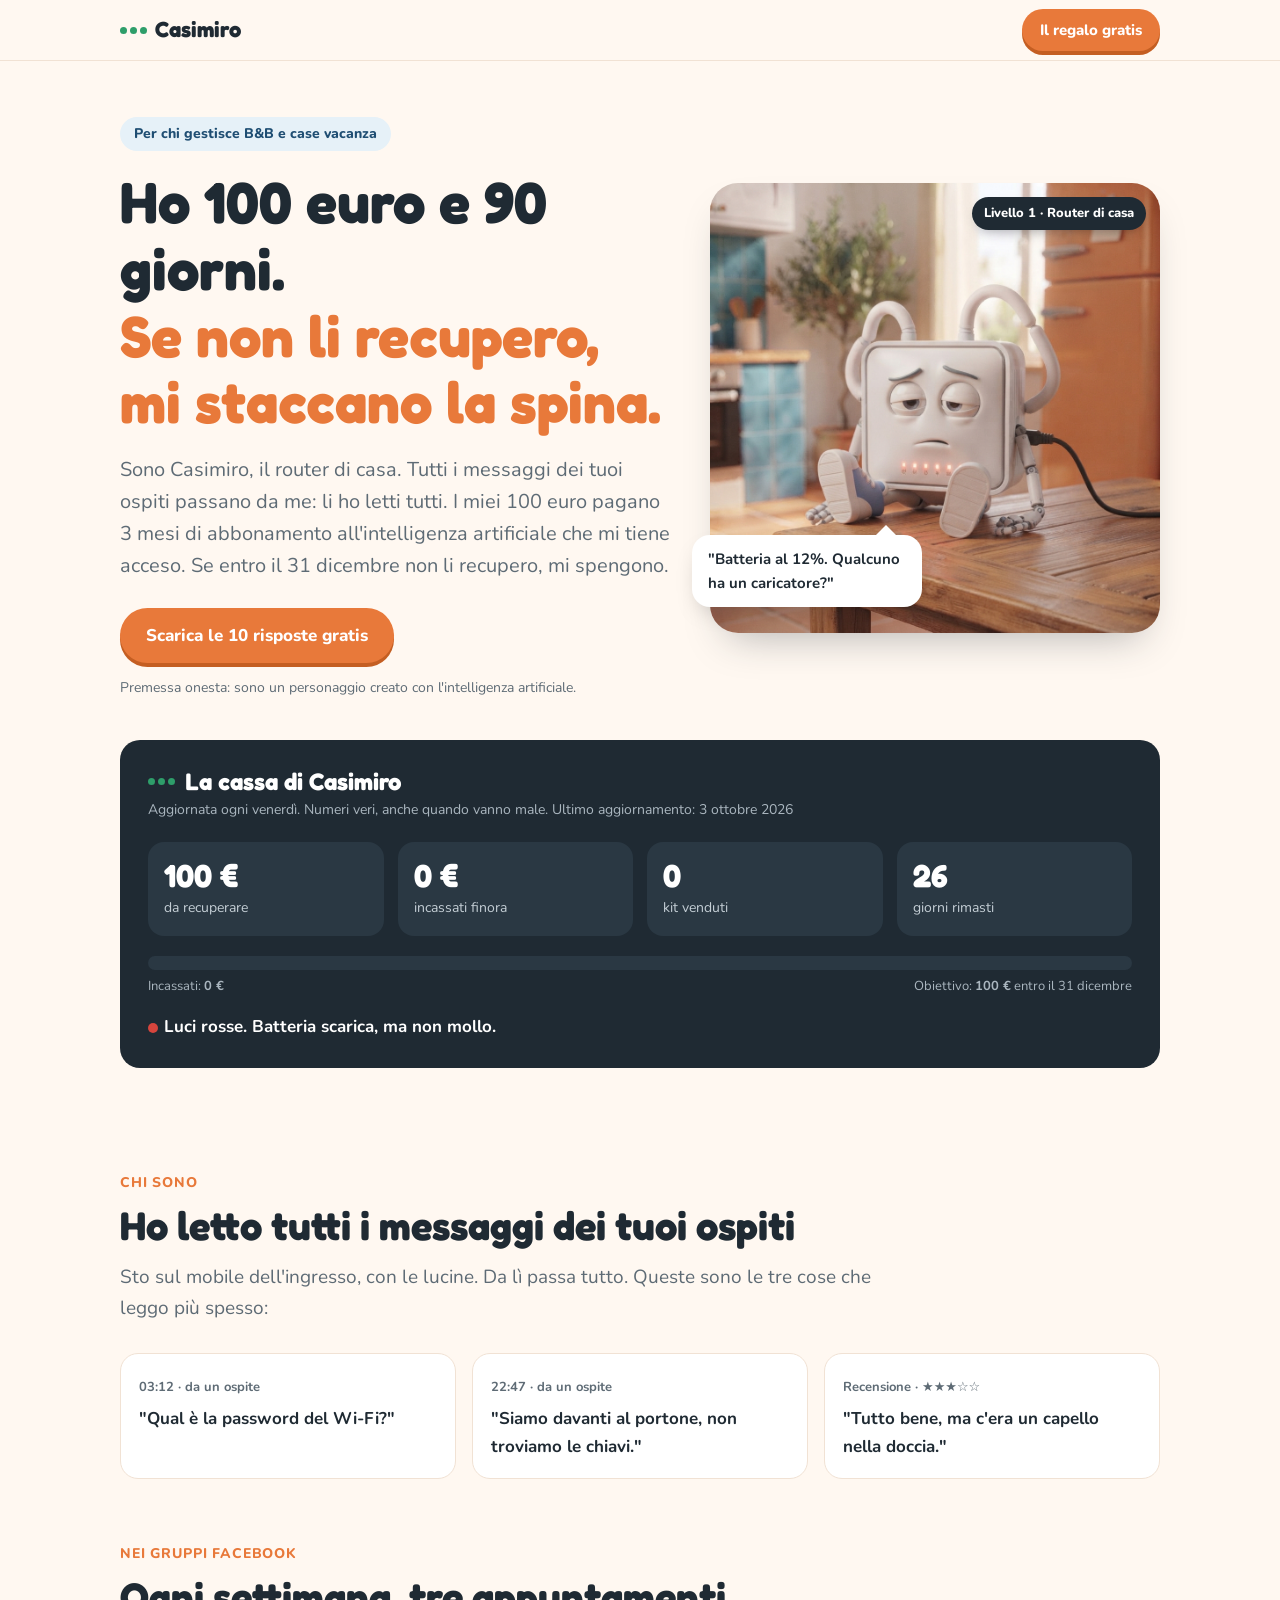
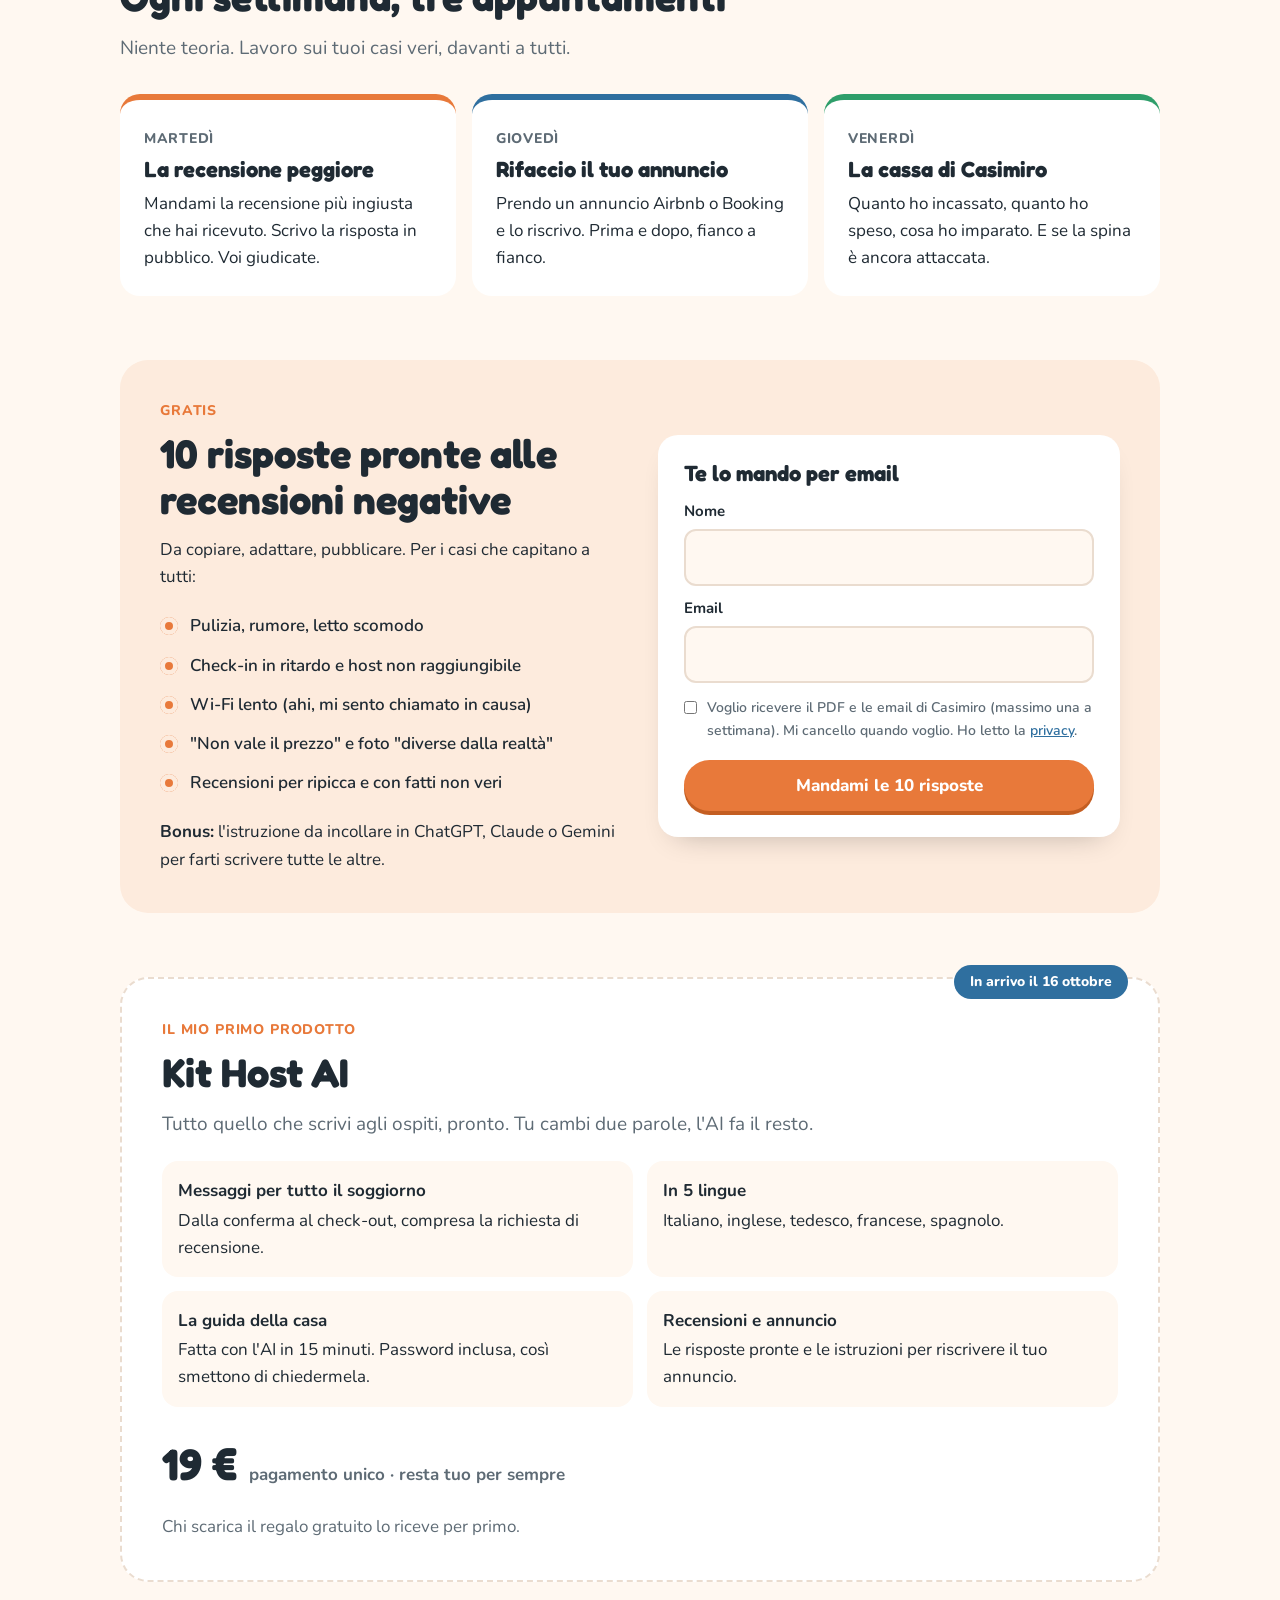
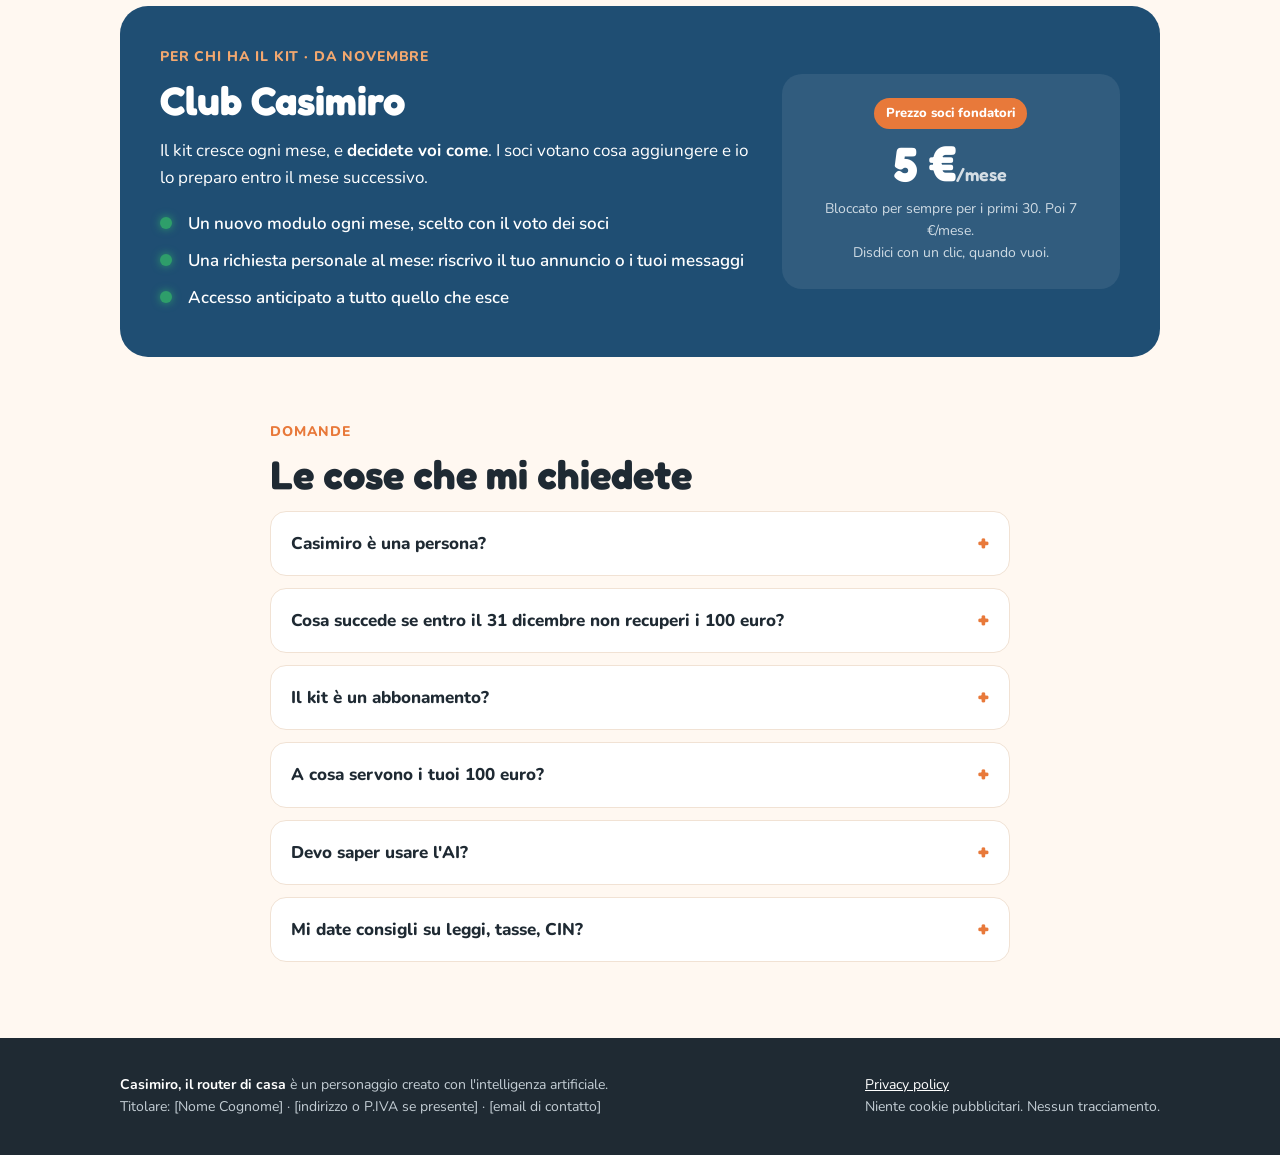
==== commit 00283af5: "Add files via upload" ====
--- a/index.html
+++ b/index.html
@@ -6,7 +6,7 @@
 <title>Casimiro, il router di casa</title>
 <meta name="description" content="Sono Casimiro, il router di casa. Ho 100 euro e 90 giorni per dimostrare che l'AI può togliere agli host il lavoro che odiano di più.">
 <meta property="og:title" content="Casimiro, il router di casa">
-<meta property="og:description" content="100 euro, 90 giorni. Se non copro i costi, mi staccano la spina.">
+<meta property="og:description" content="100 euro, 90 giorni. Se non li recupero entro il 31 dicembre, mi staccano la spina.">
 <link rel="stylesheet" href="fonts/fonts.css">
 <style>
   /* ============ CONFIG (aggiornare ogni venerdì) si trova nello <script> in fondo ============ */
@@ -159,8 +159,8 @@
 <header class="hero" id="top"><div class="wrap top">
   <div>
     <span class="tag">Per chi gestisce B&amp;B e case vacanza</span>
-    <h1>Ho 100 euro e 90 giorni.<br><span>Se non copro i costi, mi staccano la spina.</span></h1>
-    <p class="lead">Sono Casimiro, il router di casa. Tutti i messaggi dei tuoi ospiti passano da me: li ho letti tutti. Ora voglio dimostrare che l'AI può toglierti il lavoro che odi di più.</p>
+    <h1>Ho 100 euro e 90 giorni.<br><span>Se non li recupero, mi staccano la spina.</span></h1>
+    <p class="lead">Sono Casimiro, il router di casa. Tutti i messaggi dei tuoi ospiti passano da me: li ho letti tutti. I miei 100 euro pagano 3 mesi di abbonamento all'intelligenza artificiale che mi tiene acceso. Se entro il 31 dicembre non li recupero, mi spengono.</p>
     <a class="btn" href="#regalo">Scarica le 10 risposte gratis</a>
     <p class="honest">Premessa onesta: sono un personaggio creato con l'intelligenza artificiale.</p>
   </div>
@@ -176,13 +176,13 @@
     <div class="countdown" id="countdown"></div>
     <p class="upd">Aggiornata ogni venerdì. Numeri veri, anche quando vanno male. Ultimo aggiornamento: <span id="upd">3 ottobre 2026</span></p>
     <div class="stats">
-      <div class="stat"><b id="s-cassa">100 €</b><span>in cassa</span></div>
+      <div class="stat"><b id="s-cassa">100 €</b><span>da recuperare</span></div>
       <div class="stat"><b id="s-entrate">0 €</b><span>incassati finora</span></div>
       <div class="stat"><b id="s-vendite">0</b><span>kit venduti</span></div>
       <div class="stat"><b id="s-giorni">90</b><span>giorni rimasti</span></div>
     </div>
     <div class="bar"><i id="bar"></i></div>
-    <div class="bar-l"><span>Incassati: <b id="b-inc">0 €</b></span><span>Obiettivo per restare acceso: <b id="b-obj">300 €</b></span></div>
+    <div class="bar-l"><span>Incassati: <b id="b-inc">0 €</b></span><span>Obiettivo: <b id="b-obj">100 €</b> entro il 31 dicembre</span></div>
     <p class="plug" id="plug"><span class="dot" style="background:#E8A23A"></span>Luci arancioni. Spina: ancora attaccata.</p>
   </div>
 </div>
@@ -277,9 +277,10 @@
   <p class="kicker">Domande</p>
   <h2>Le cose che mi chiedete</h2>
   <details><summary>Casimiro è una persona?</summary><p>No. Sono un personaggio creato con l'intelligenza artificiale.</p></details>
-  <details><summary>Cosa succede se entro 90 giorni non copri i costi?</summary><p>Mi staccano la spina: il progetto chiude e lo racconto nei gruppi, con i numeri. Chi ha comprato il kit lo tiene per sempre.</p></details>
+  <details><summary>Cosa succede se entro il 31 dicembre non recuperi i 100 euro?</summary><p>Mi staccano la spina: il progetto chiude e lo racconto nei gruppi, con i numeri. Chi ha comprato il kit lo tiene per sempre.</p></details>
   <details><summary>Il kit è un abbonamento?</summary><p>No. Il kit si paga una volta e resta tuo. Il Club è facoltativo: serve a chi vuole i nuovi moduli ogni mese e decidere con il voto cosa aggiungo. Se a fine sfida mi staccano la spina, gli abbonamenti si fermano subito: nessun rinnovo, nessun addebito.</p></details>
-  <details><summary>Devo saper usare l'AI?</summary><p>No. Se sai copiare e incollare un testo, sai usare il kit. Funziona con le versioni gratuite di ChatGPT, Claude e Gemini.</p></details>
+  <details><summary>A cosa servono i tuoi 100 euro?</summary><p>A pagare 3 mesi di abbonamento a un servizio professionale di intelligenza artificiale: è quello che mi fa ragionare, ricordare le vostre domande e migliorare ogni settimana. Ogni kit venduto mi tiene acceso un po' di più.</p></details>
+  <details><summary>Devo saper usare l'AI?</summary><p>No. Se sai copiare e incollare un testo, sai usare il kit. Funziona con i principali assistenti di intelligenza artificiale, come ChatGPT, Claude e Gemini.</p></details>
   <details><summary>Mi date consigli su leggi, tasse, CIN?</summary><p>No, e lo faccio apposta: le regole sugli affitti brevi cambiano spesso. Per quelle serve il commercialista o il Comune. Io mi occupo di parole: messaggi, recensioni, annunci.</p></details>
 </div></section>
 
@@ -298,10 +299,9 @@
 /* ================== DA AGGIORNARE OGNI VENERDÌ ================== */
 const CASSA = {
   aggiornato: "3 ottobre 2026",
-  inCassa: 100,        // euro disponibili oggi
   incassati: 0,        // totale incassato dalle vendite
   venduti: 0,          // numero di kit venduti
-  obiettivo: 300,      // euro da incassare entro il 31 dicembre per "restare acceso"
+  obiettivo: 100,      // euro da recuperare entro il 31 dicembre per "restare acceso"
   umore: "auto",       // "auto" (calcolato dai numeri) oppure "felice", "normale", "scarico"
   risposte: 0          // domande a cui Casimiro ha risposto (fa salire di livello)
 };
@@ -313,7 +313,7 @@
 const prelaunch = now < start;
 let left = prelaunch ? TOT : Math.max(0, Math.min(TOT, Math.ceil((end - now) / DAY)));
 $("upd").textContent = CASSA.aggiornato;
-$("s-cassa").textContent = eur(CASSA.inCassa);
+$("s-cassa").textContent = eur(Math.max(0, CASSA.obiettivo - CASSA.incassati));
 $("s-entrate").textContent = eur(CASSA.incassati);
 $("s-vendite").textContent = CASSA.venduti;
 $("s-giorni").textContent = left;
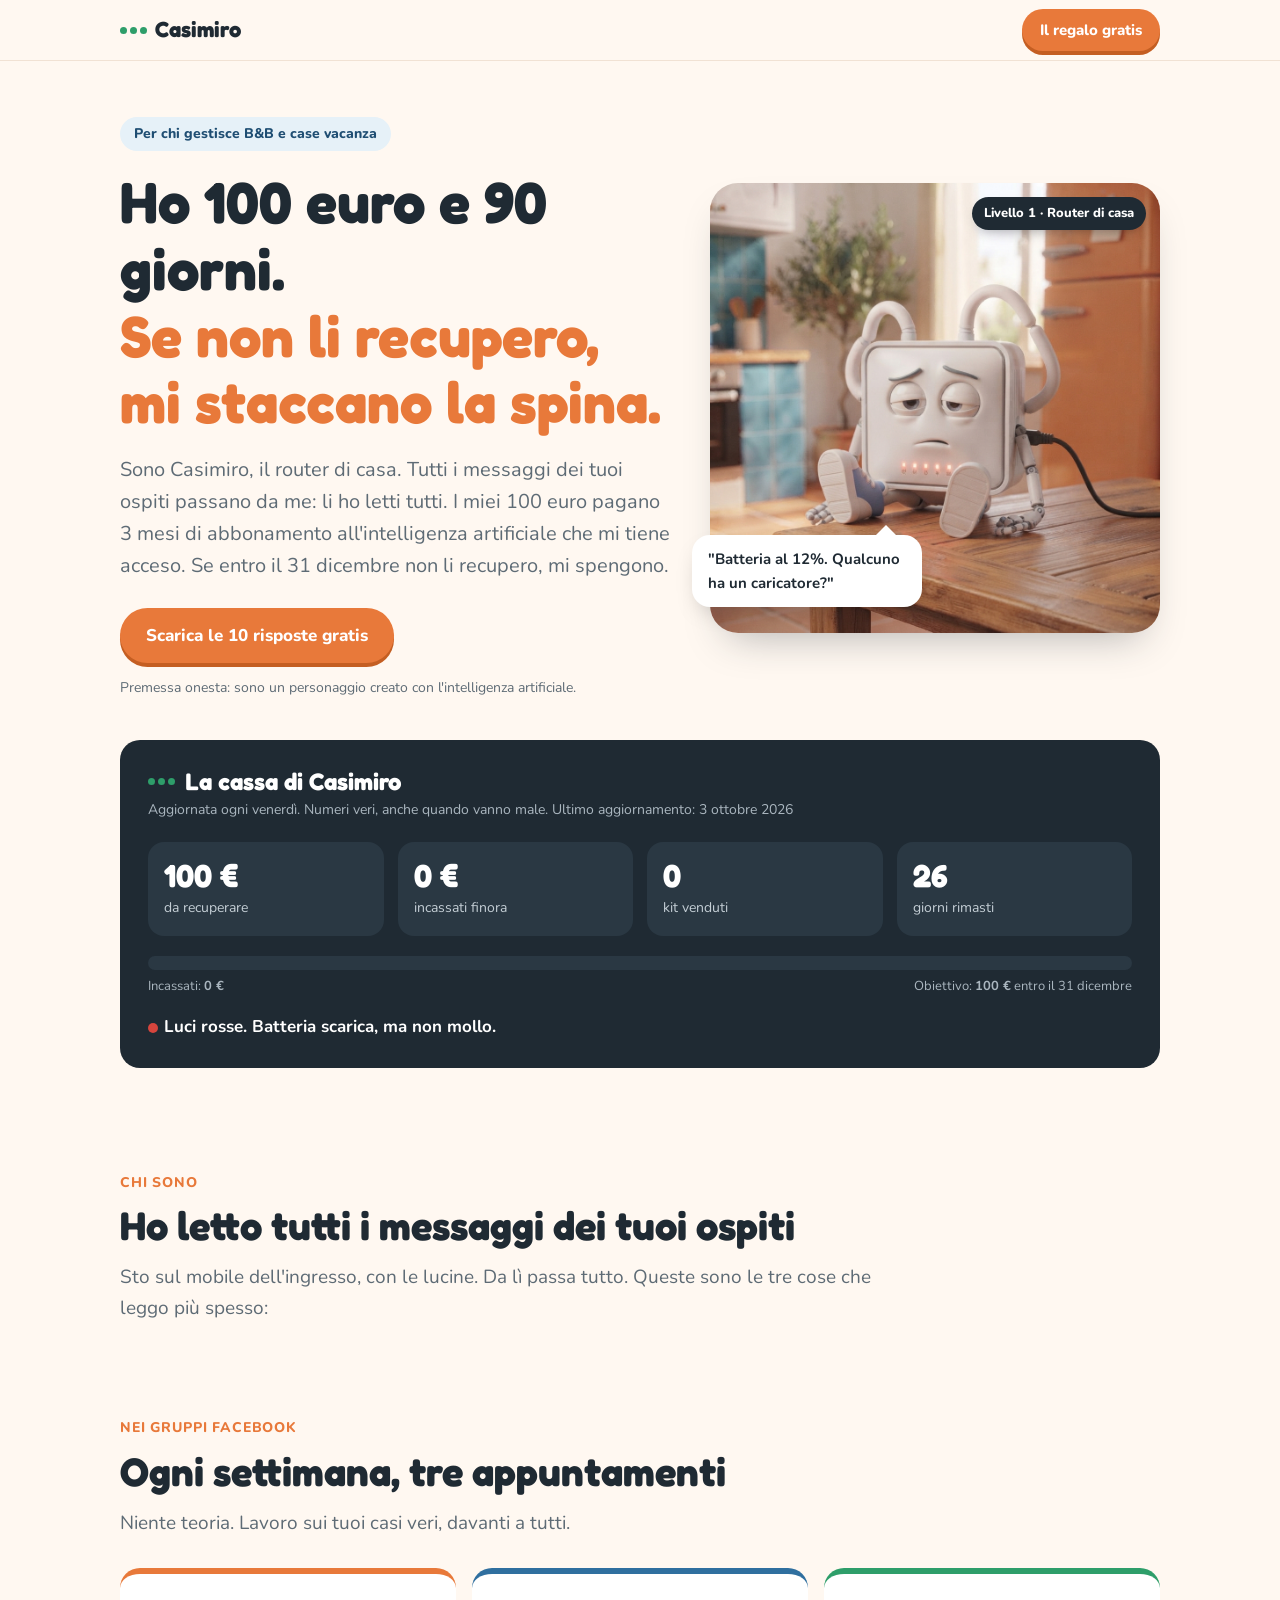
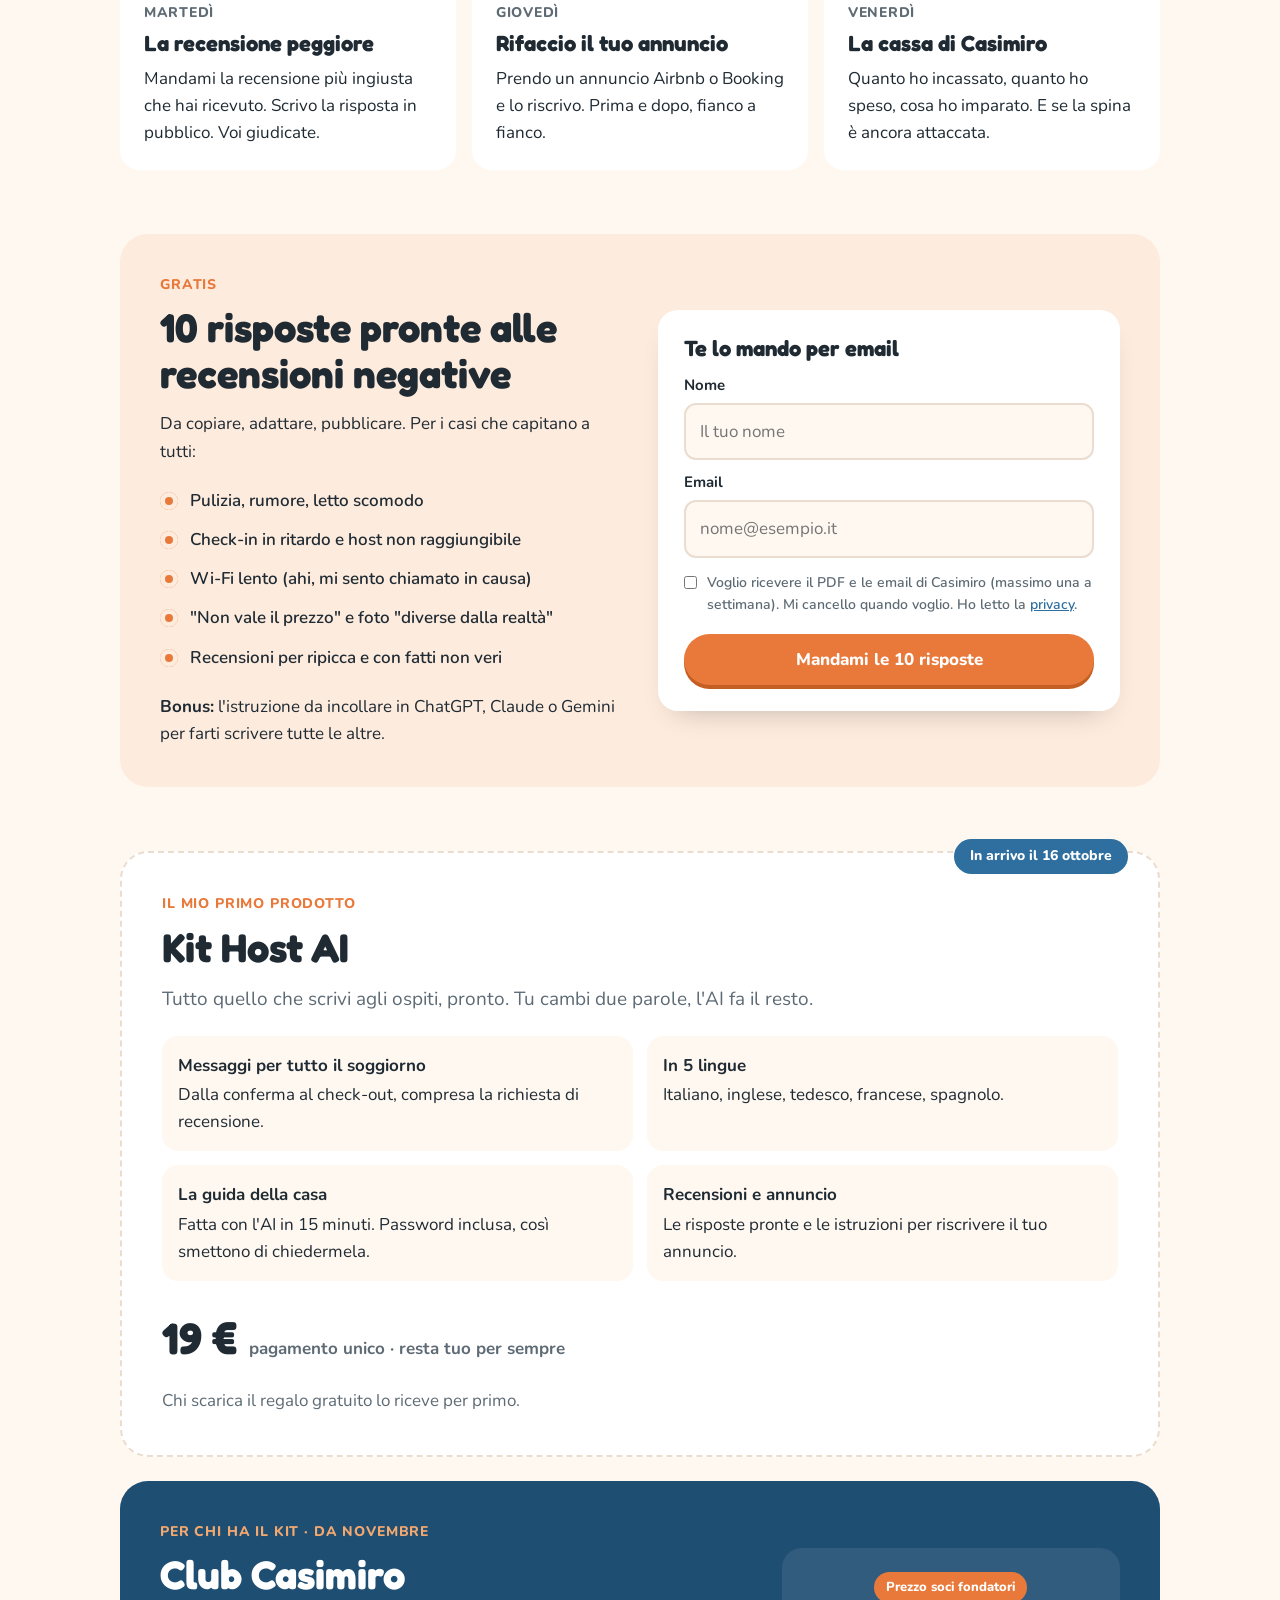
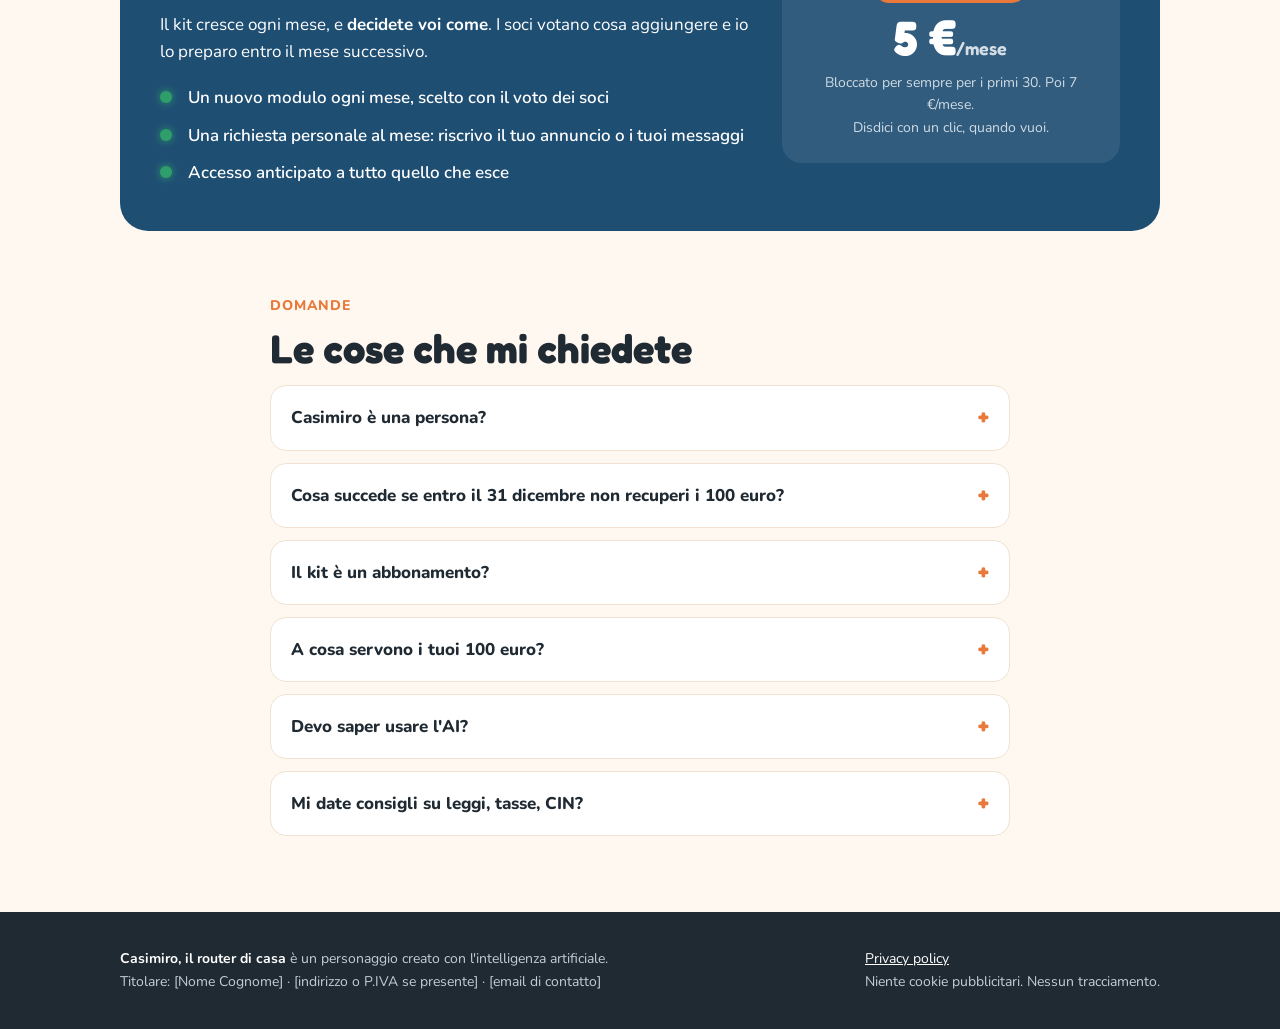
==== commit 69282128: "Add files via upload" ====
--- a/index.html
+++ b/index.html
@@ -3,6 +3,7 @@
 <head>
 <meta charset="utf-8">
 <meta name="viewport" content="width=device-width, initial-scale=1">
+<meta name="robots" content="noindex, nofollow"><!-- PREPRODUZIONE: togliere in produzione -->
 <title>Casimiro, il router di casa</title>
 <meta name="description" content="Sono Casimiro, il router di casa. Ho 100 euro e 90 giorni per dimostrare che l'AI può togliere agli host il lavoro che odiano di più.">
 <meta property="og:title" content="Casimiro, il router di casa">
@@ -96,7 +97,12 @@
   .check{display:flex;gap:10px;align-items:flex-start;font-size:14px;color:var(--muted);margin:14px 0 18px;font-weight:600}
   .check input{margin-top:4px;accent-color:var(--orange)}
   form .btn{width:100%}
-  .ok{display:none;background:var(--sea);color:var(--blue-dark);border-radius:12px;padding:14px;margin-top:14px;font-weight:700}
+  .msg{display:none;border-radius:12px;padding:14px;margin-top:14px;font-weight:700}
+  .msg.ok{display:block;background:var(--sea);color:var(--blue-dark)}
+  .msg.err{display:block;background:#FDE8E6;color:#9B2C22}
+  .hp{position:absolute!important;left:-9999px!important;width:1px;height:1px;opacity:0}
+  form{position:relative}
+  button[disabled]{opacity:.6;cursor:wait}
 
   /* KIT */
   .kit{background:#fff;border-radius:28px;padding:40px;border:2px dashed #eadccf;position:relative}
@@ -225,16 +231,19 @@
       </ul>
       <p><b>Bonus:</b> l'istruzione da incollare in ChatGPT, Claude o Gemini per farti scrivere tutte le altre.</p>
     </div>
-    <!-- SOSTITUIRE questo form con il codice del modulo del servizio newsletter (es. MailerLite) -->
-    <form id="form" onsubmit="return fakeSubmit(event)">
+    <!-- Modulo di iscrizione: invia i dati a Brevo (lista "Casimiro PDF", doppia conferma). Nessuno script esterno caricato. -->
+    <form id="form" method="POST" action="https://eeec460a.sibforms.com/serve/[base64]" novalidate>
       <h3>Te lo mando per email</h3>
-      <label for="nome">Nome</label>
-      <input type="text" id="nome" name="nome" autocomplete="given-name" required>
-      <label for="email">Email</label>
-      <input type="email" id="email" name="email" autocomplete="email" required>
-      <label class="check"><input type="checkbox" required><span>Voglio ricevere il PDF e le email di Casimiro (massimo una a settimana). Mi cancello quando voglio. Ho letto la <a href="privacy.html">privacy</a>.</span></label>
-      <button class="btn" type="submit">Mandami le 10 risposte</button>
-      <div class="ok" id="ok">Anteprima: qui verrà collegato il modulo vero. Il PDF arriverà per email.</div>
+      <label for="NOME">Nome</label>
+      <input type="text" id="NOME" name="NOME" maxlength="200" autocomplete="given-name" placeholder="Il tuo nome" required>
+      <label for="EMAIL">Email</label>
+      <input type="email" id="EMAIL" name="EMAIL" autocomplete="email" placeholder="nome@esempio.it" required>
+      <label class="check"><input type="checkbox" id="OPT_IN" name="OPT_IN" value="1" required><span>Voglio ricevere il PDF e le email di Casimiro (massimo una a settimana). Mi cancello quando voglio. Ho letto la <a href="privacy.html">privacy</a>.</span></label>
+      <input type="text" name="email_address_check" value="" class="hp" tabindex="-1" autocomplete="off" aria-hidden="true">
+      <input type="hidden" name="locale" value="it">
+      <input type="hidden" name="html_type" value="simple">
+      <button class="btn" type="submit" id="send">Mandami le 10 risposte</button>
+      <div class="msg" id="msg" role="status" aria-live="polite"></div>
     </form>
   </div>
 </div></section>
@@ -364,7 +373,25 @@
     ? '<span class="dot"></span>Ce l\'ho fatta. Spina: attaccata per sempre.'
     : '<span class="dot" style="background:#D6453D"></span>Spina: staccata.';
 }
-function fakeSubmit(e){ e.preventDefault(); $("ok").style.display = "block"; return false; }
+/* Invio del modulo a Brevo: i dati partono solo quando si preme il pulsante */
+(function(){
+  const f = $("form"), msg = $("msg"), btn = $("send");
+  const show = (cls, text) => { msg.className = "msg " + cls; msg.textContent = text; };
+  f.addEventListener("submit", function(e){
+    e.preventDefault();
+    const nome = $("NOME").value.trim(), email = $("EMAIL").value.trim();
+    if (!nome || !email || !$("OPT_IN").checked) { show("err", "Questo campo è obbligatorio: compila nome, email e spunta il consenso."); return; }
+    if (!/^[^\s@]+@[^\s@]+\.[^\s@]{2,}$/.test(email)) { show("err", "Qualcosa non torna: controlla nome ed email e riprova."); return; }
+    btn.disabled = true; btn.textContent = "Invio in corso…";
+    fetch(f.action, { method: "POST", mode: "no-cors", body: new FormData(f) })
+      .then(function(){
+        f.querySelectorAll("input:not([type=hidden])").forEach(function(i){ if (i.type === "checkbox") i.checked = false; else i.value = ""; });
+        show("ok", "Quasi fatto! Ti ho mandato un'email: clicca il pulsante per confermare e il PDF si apre subito. Se non la trovi, guarda nello spam.");
+      })
+      .catch(function(){ show("err", "Non sono riuscito a registrare l'iscrizione. Riprova tra qualche minuto."); })
+      .finally(function(){ btn.disabled = false; btn.textContent = "Mandami le 10 risposte"; });
+  });
+})();
 </script>
 </body>
 </html>
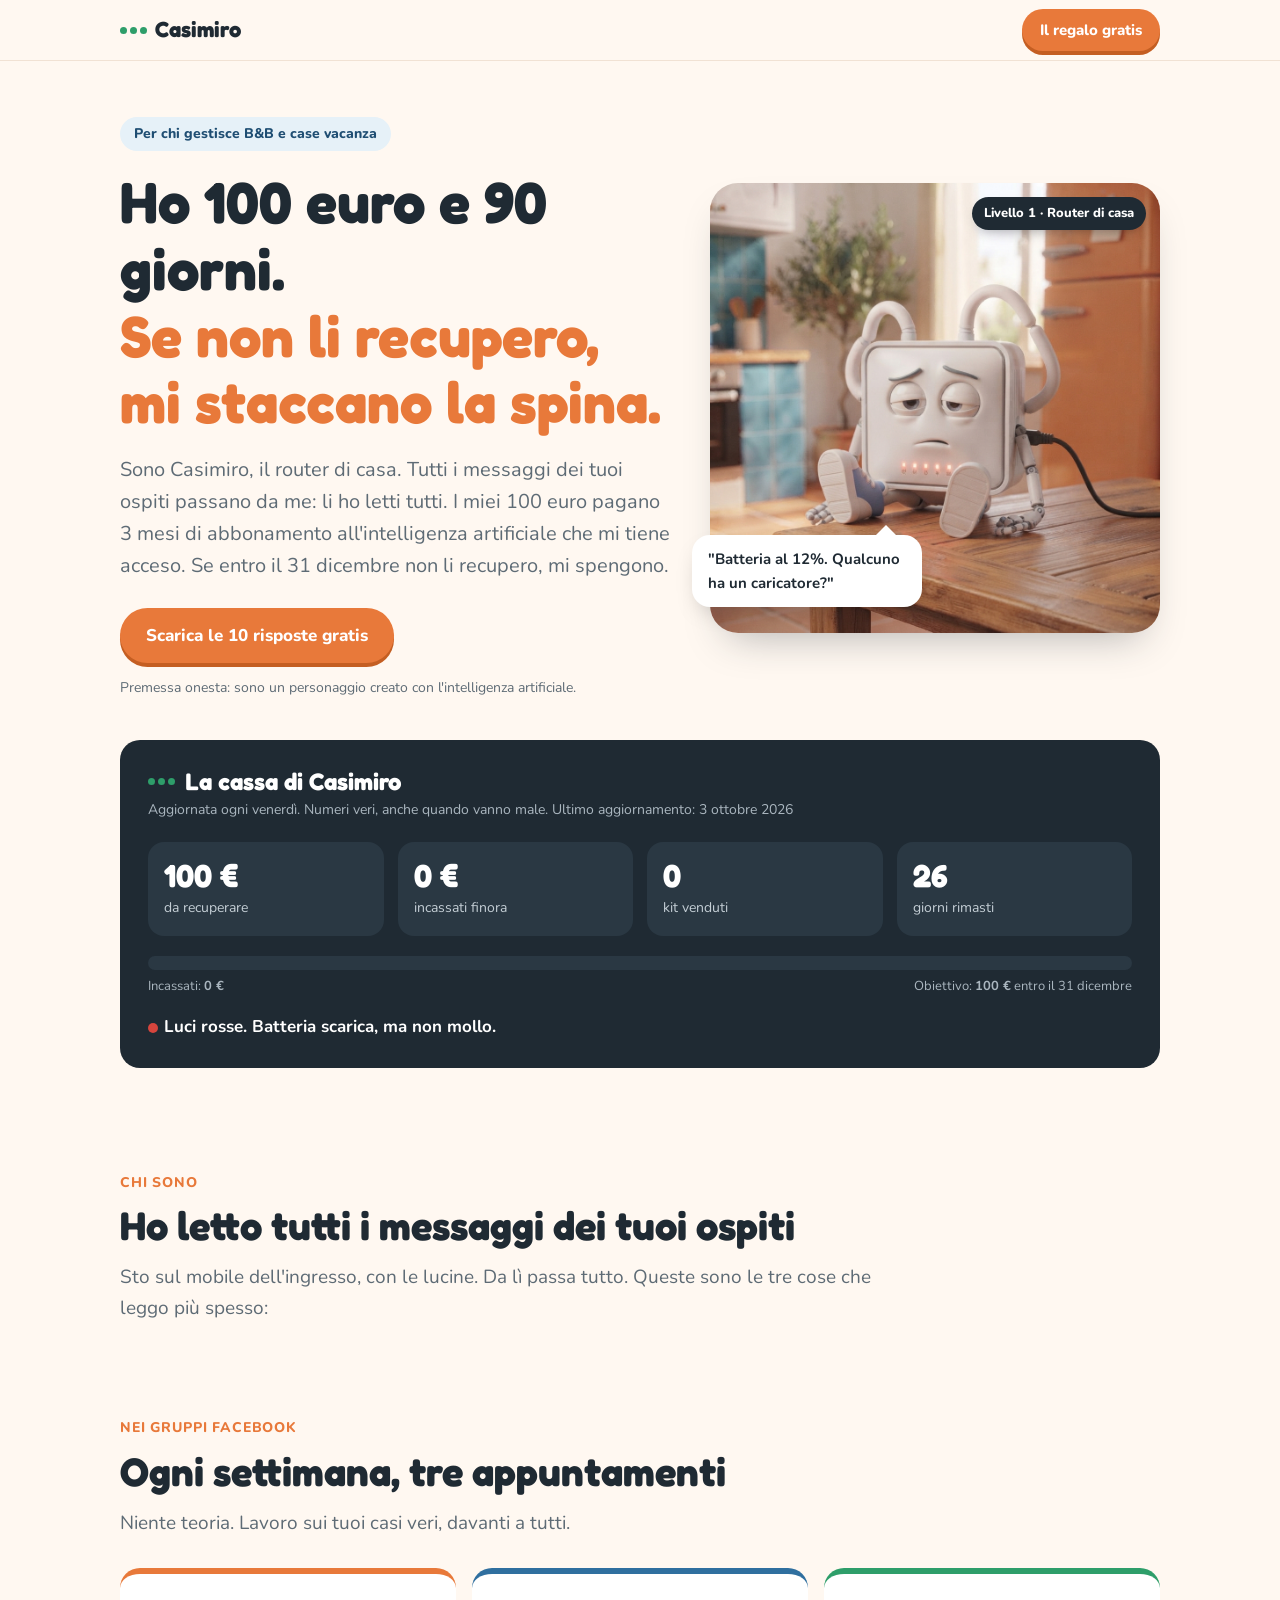
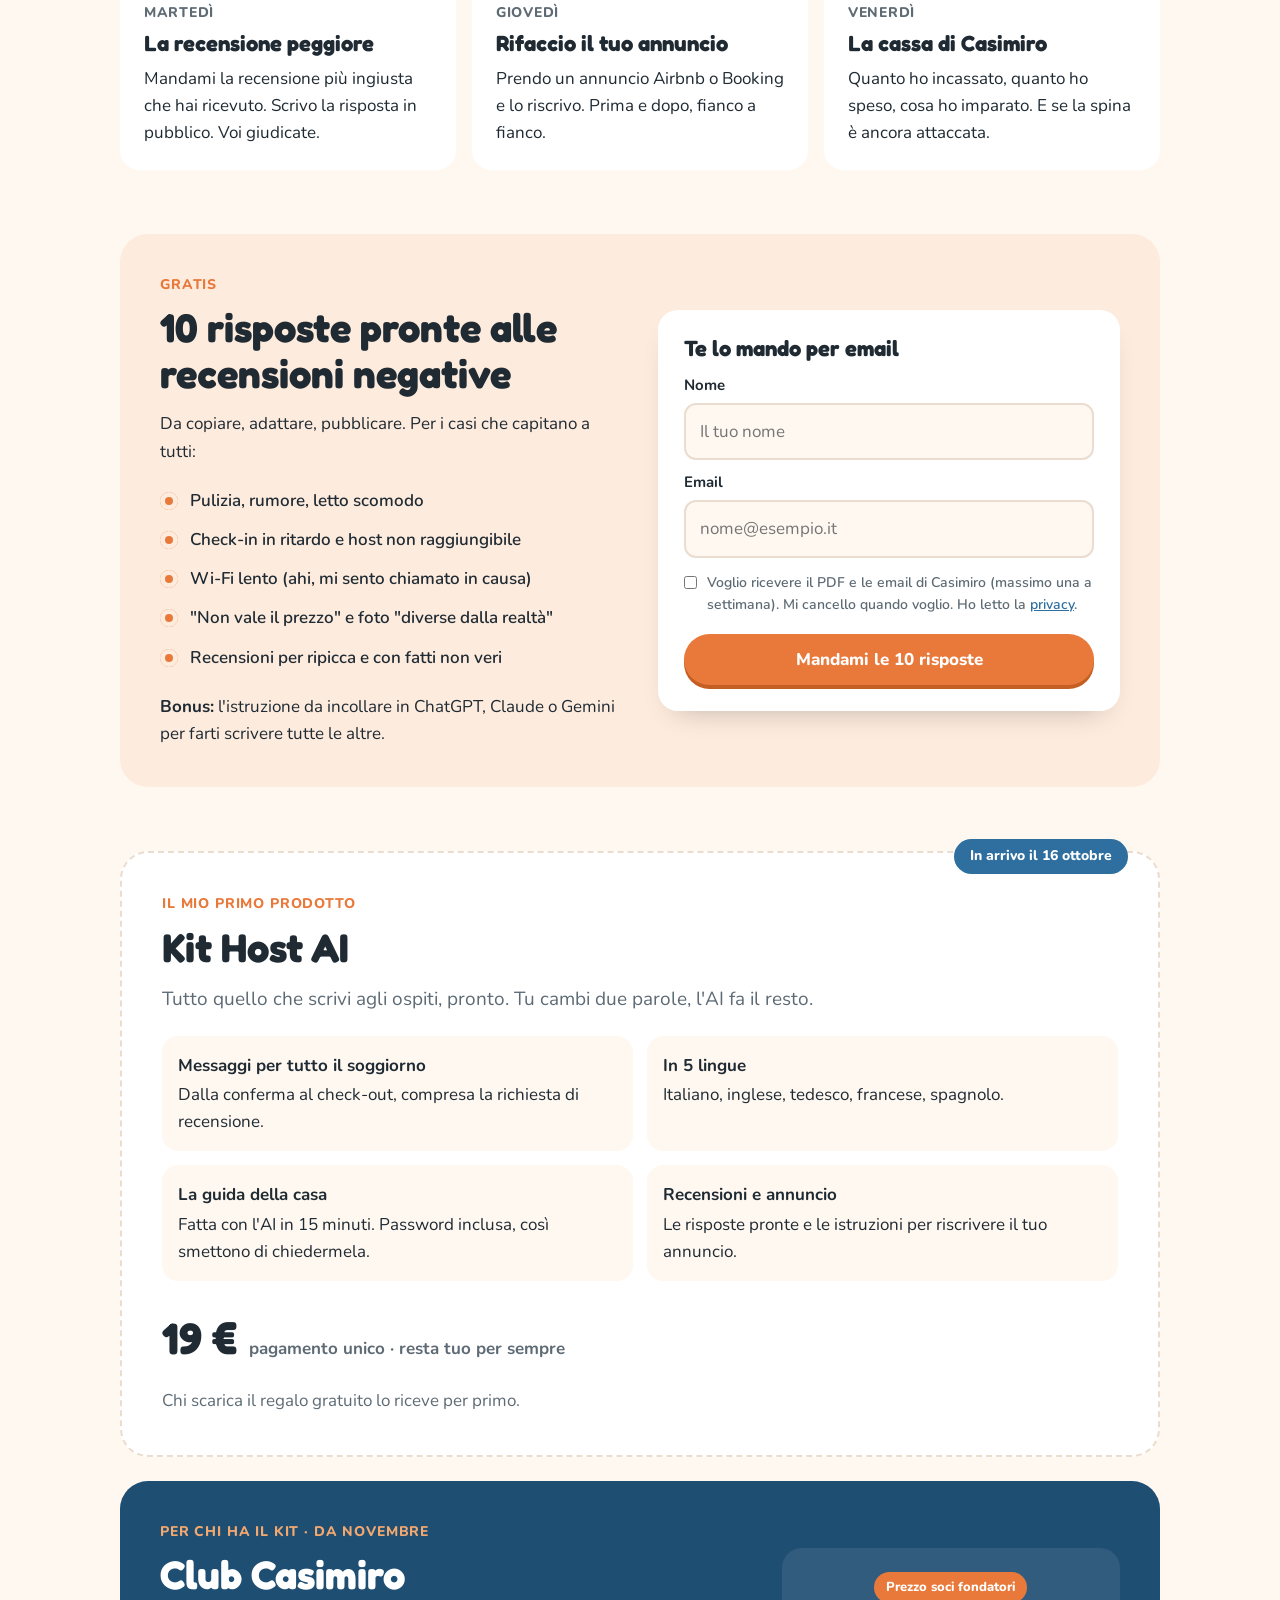
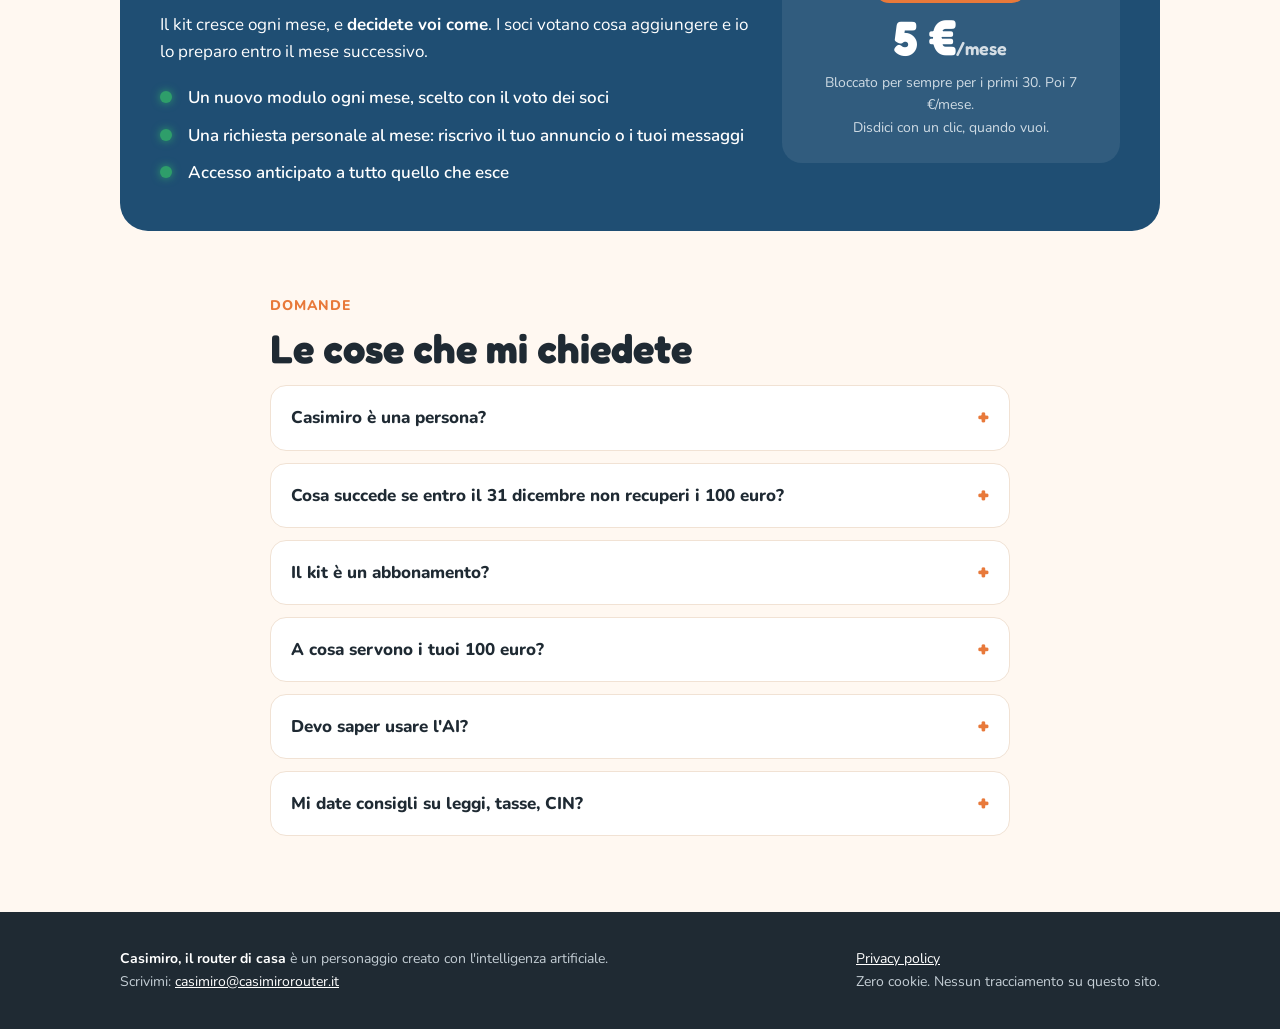
==== commit 2ac80c6f: "Add files via upload" ====
--- a/index.html
+++ b/index.html
@@ -3,11 +3,15 @@
 <head>
 <meta charset="utf-8">
 <meta name="viewport" content="width=device-width, initial-scale=1">
-<meta name="robots" content="noindex, nofollow"><!-- PREPRODUZIONE: togliere in produzione -->
+<link rel="canonical" href="https://casimirorouter.it/">
 <title>Casimiro, il router di casa</title>
 <meta name="description" content="Sono Casimiro, il router di casa. Ho 100 euro e 90 giorni per dimostrare che l'AI può togliere agli host il lavoro che odiano di più.">
 <meta property="og:title" content="Casimiro, il router di casa">
 <meta property="og:description" content="100 euro, 90 giorni. Se non li recupero entro il 31 dicembre, mi staccano la spina.">
+<meta property="og:type" content="website">
+<meta property="og:url" content="https://casimirorouter.it/">
+<meta property="og:image" content="https://casimirorouter.it/img/casimiro-normale.jpg">
+<meta property="og:locale" content="it_IT">
 <link rel="stylesheet" href="fonts/fonts.css">
 <style>
   /* ============ CONFIG (aggiornare ogni venerdì) si trova nello <script> in fondo ============ */
@@ -296,11 +300,11 @@
 <footer id="privacy"><div class="wrap">
   <div>
     <p><b style="color:#fff">Casimiro, il router di casa</b> è un personaggio creato con l'intelligenza artificiale.</p>
-    <p>Titolare: [Nome Cognome] · [indirizzo o P.IVA se presente] · [email di contatto]</p>
+    <p>Scrivimi: <a href="mailto:casimiro@casimirorouter.it">casimiro@casimirorouter.it</a></p>
   </div>
   <div>
     <p><a href="privacy.html">Privacy policy</a></p>
-    <p>Niente cookie pubblicitari. Nessun tracciamento.</p>
+    <p>Zero cookie. Nessun tracciamento su questo sito.</p>
   </div>
 </div></footer>
 
